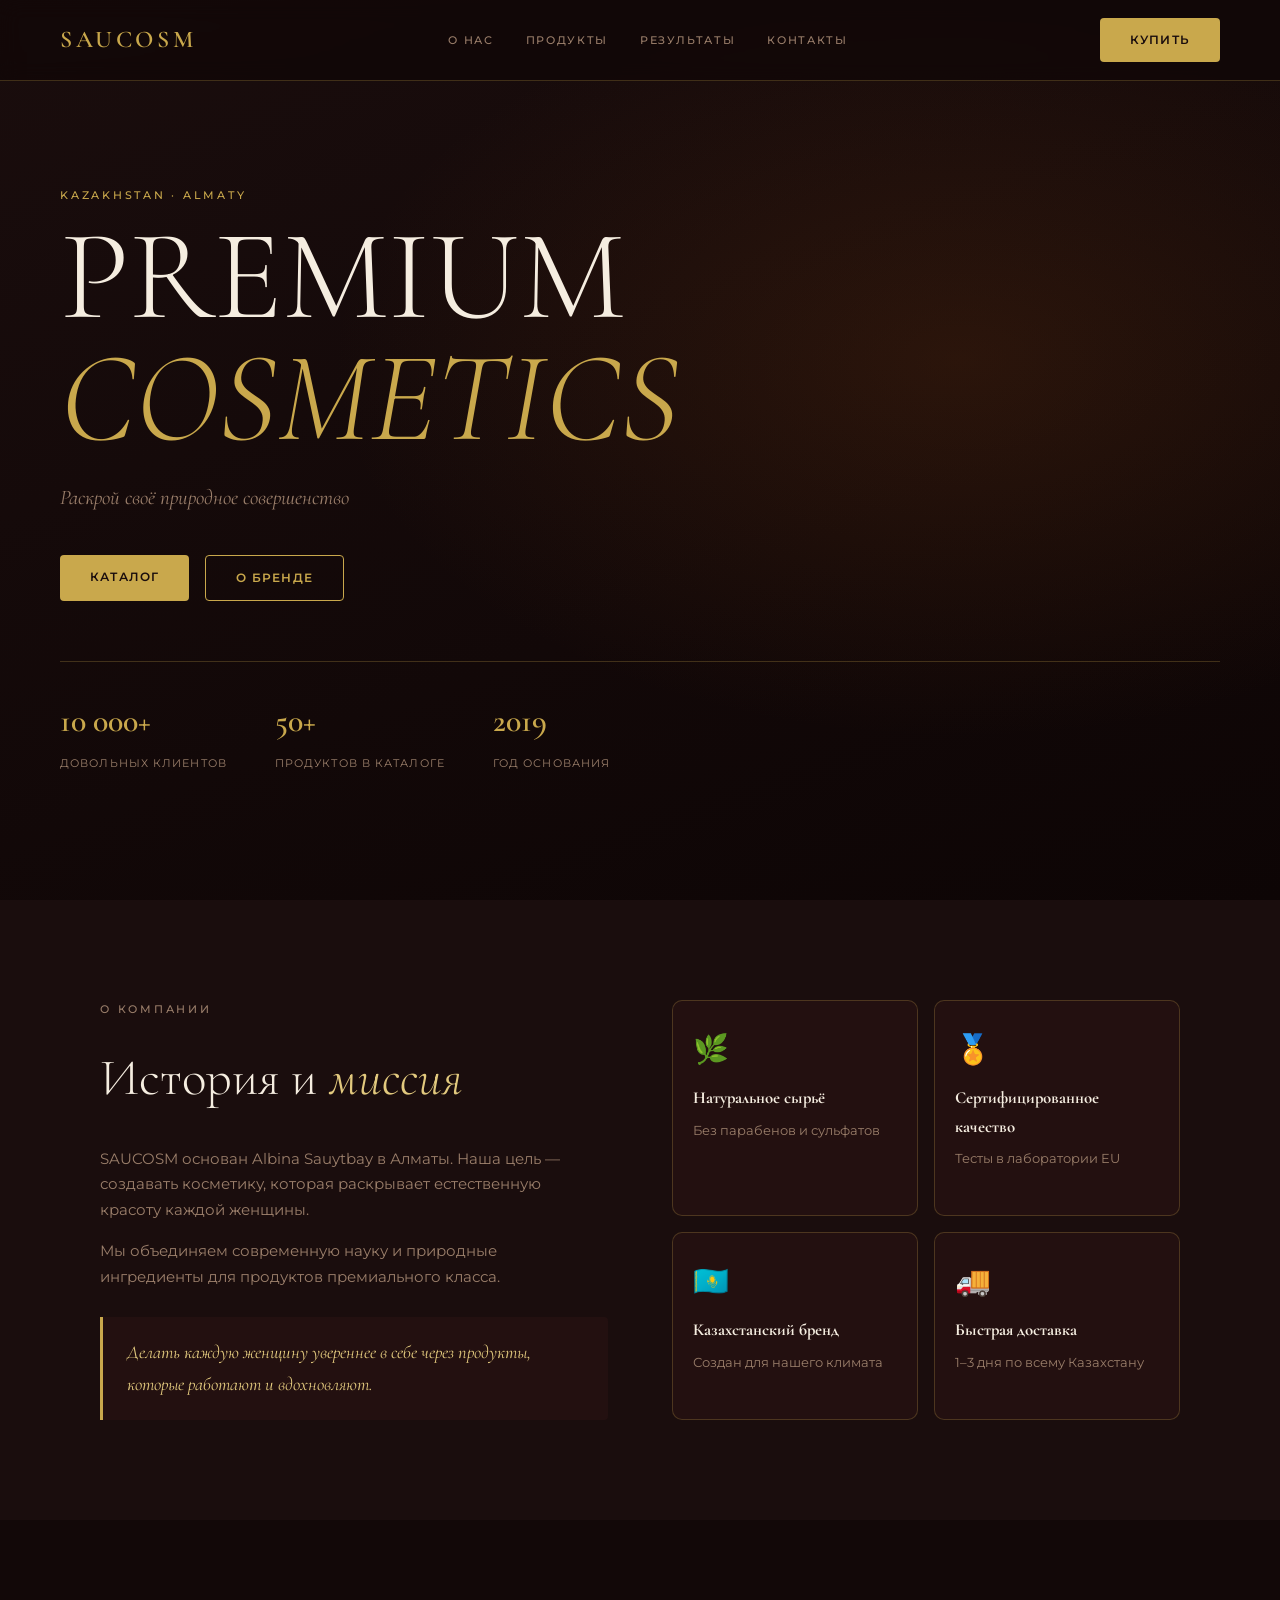
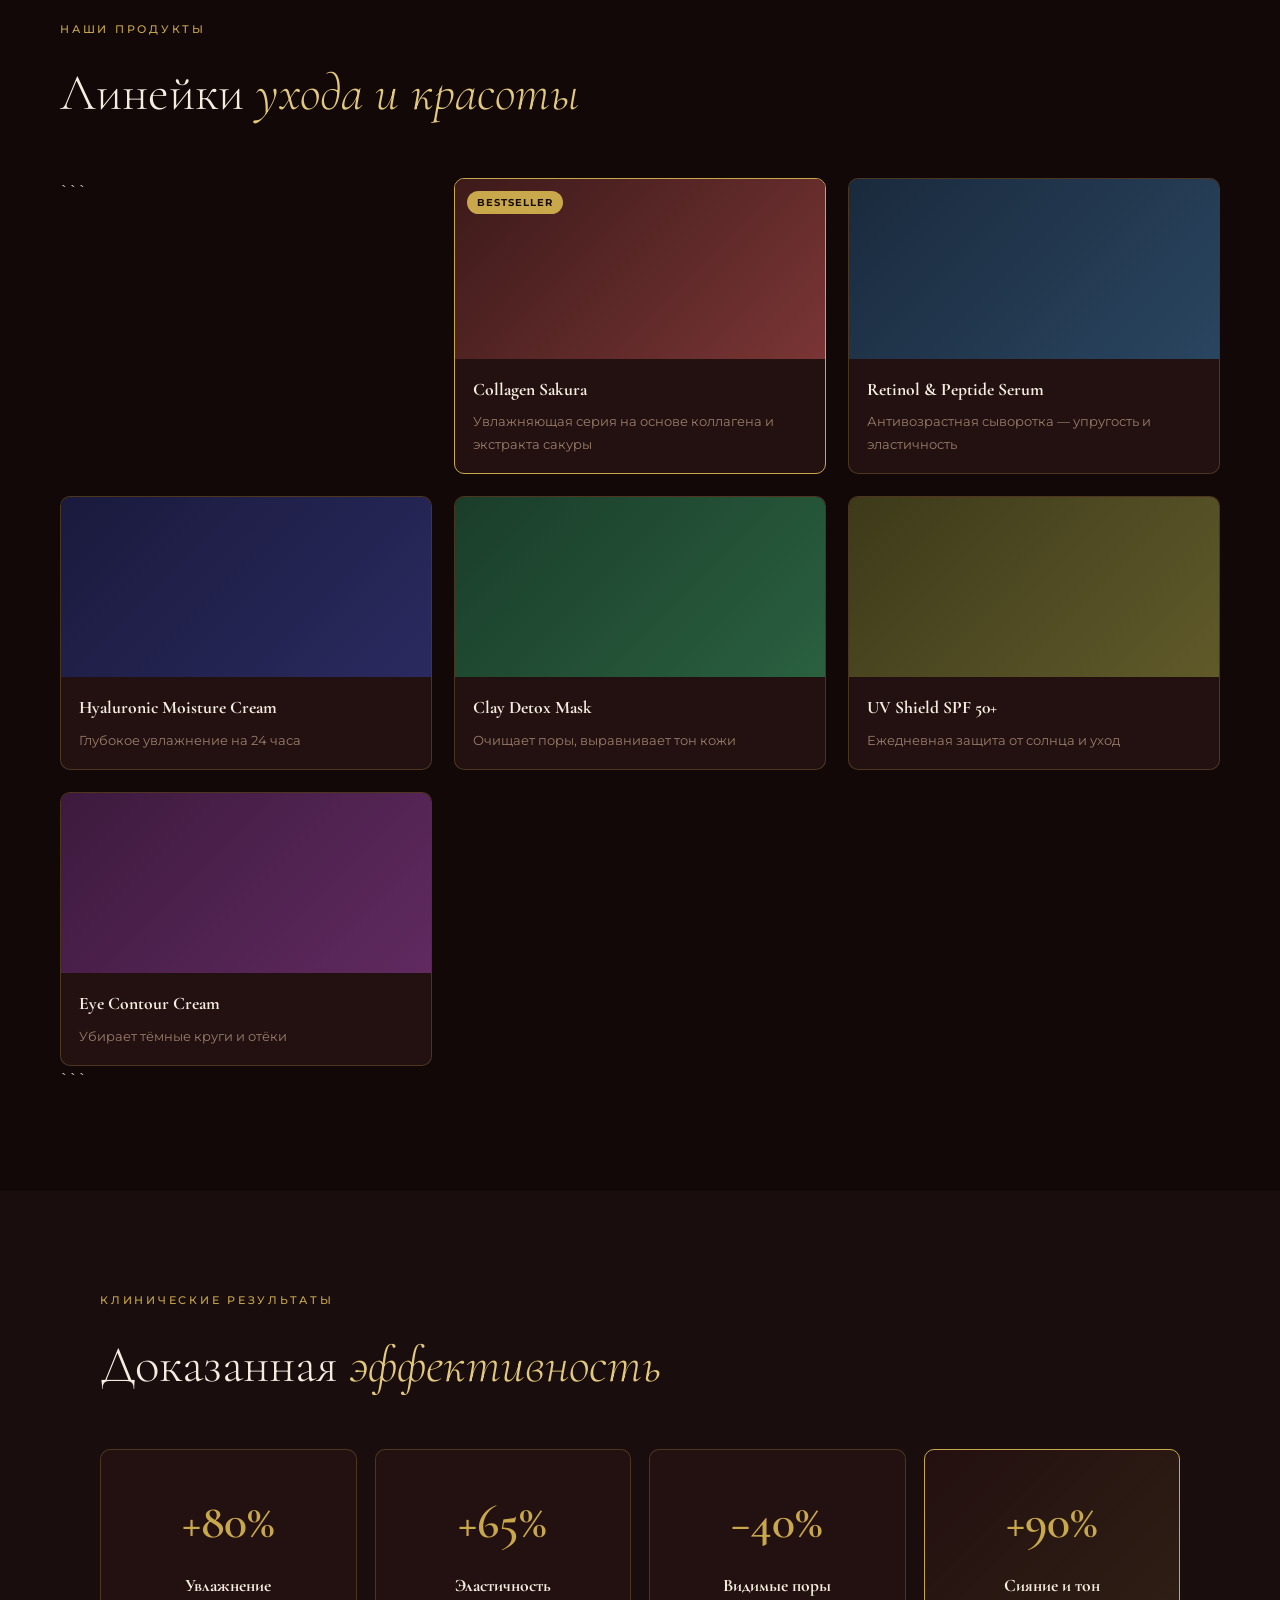
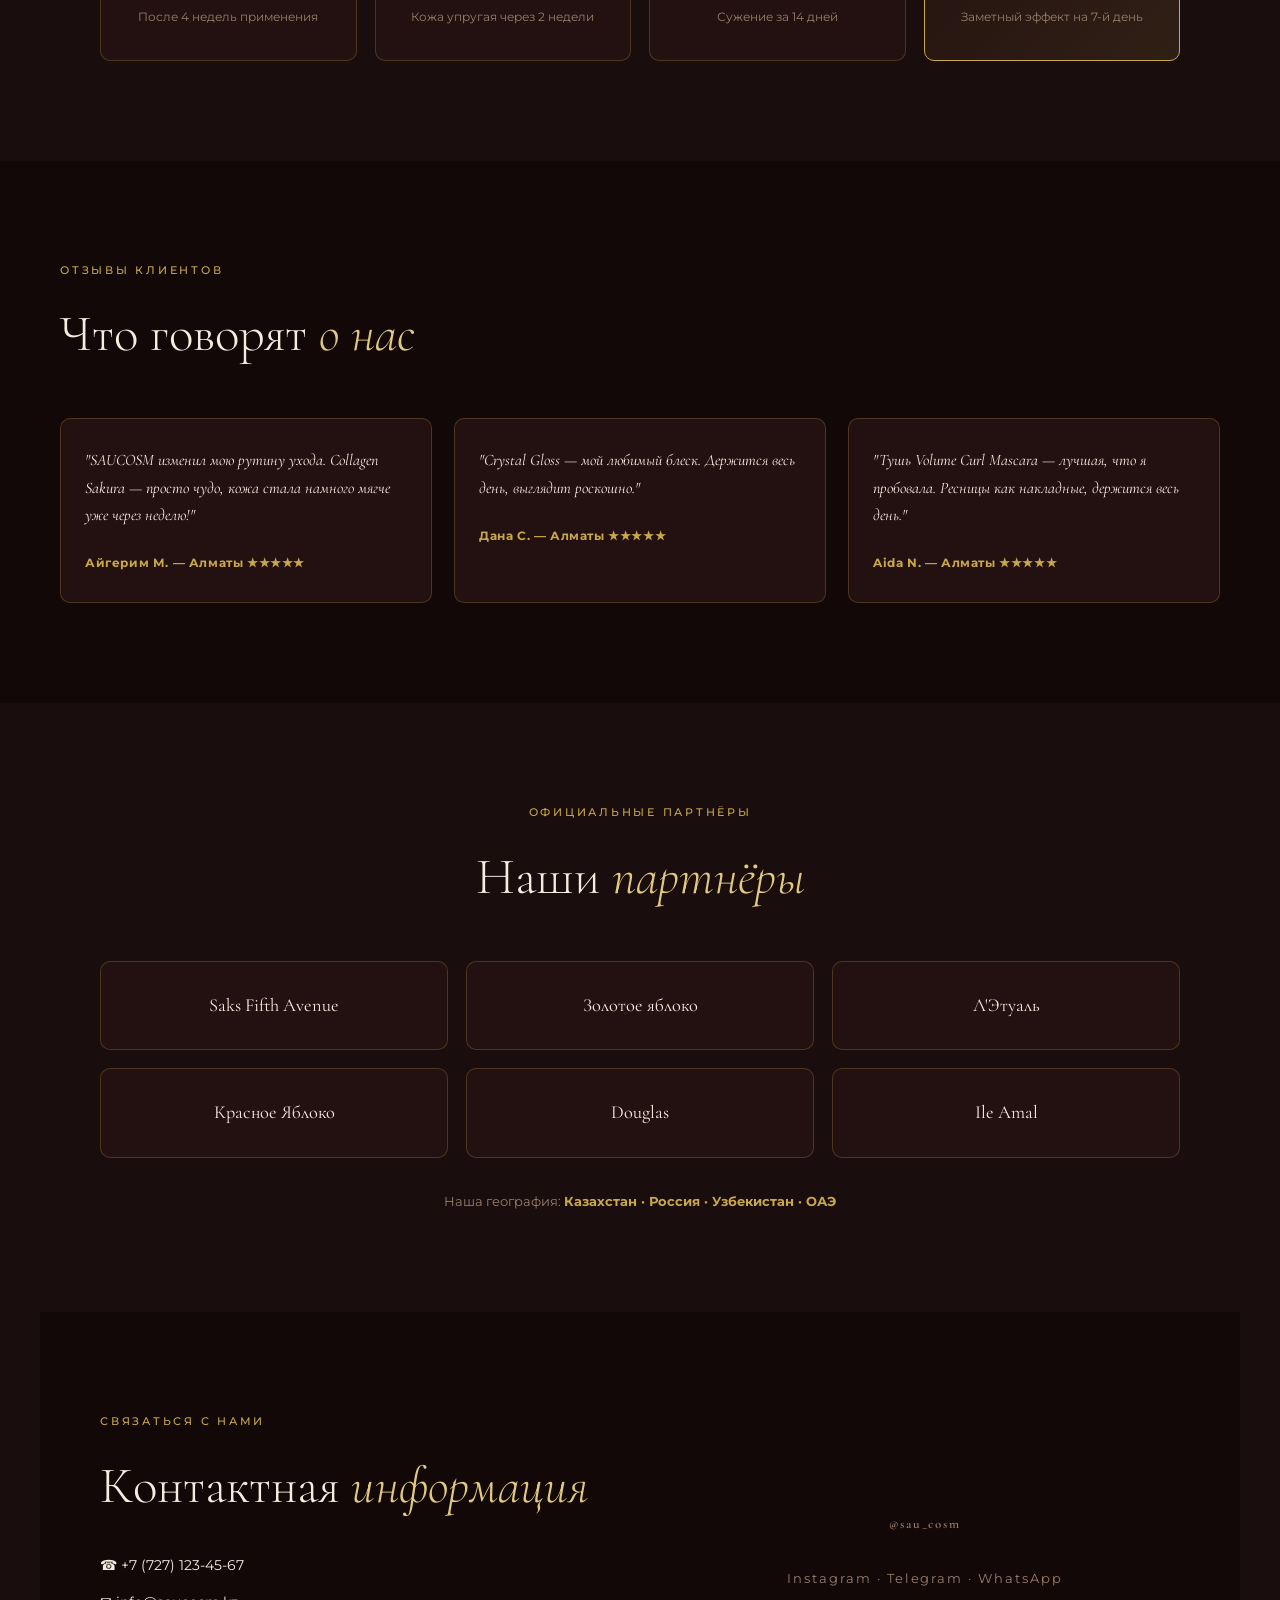
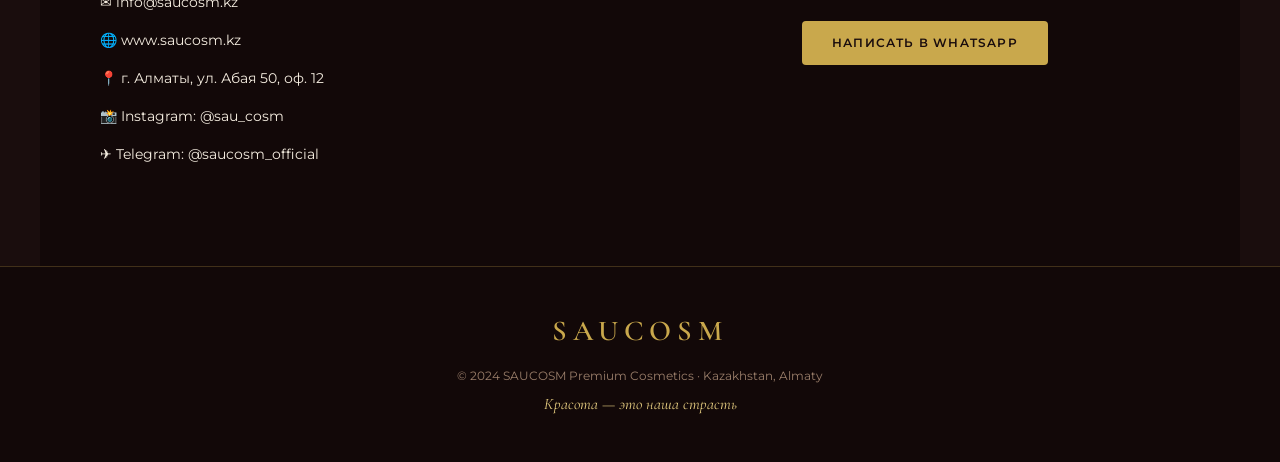
==== index.html @ 6e008888 "Rename index.html.html to index.html" ====
<!DOCTYPE html>

<!-- DOCTYPE говорит браузеру что это HTML5 страница -->

<html lang="ru">

<head>
  <!-- head — невидимая часть, здесь настройки страницы -->
  <meta charset="UTF-8"> <!-- кодировка, чтобы работали русские буквы -->
  <meta name="viewport" content="width=device-width, initial-scale=1.0"> <!-- адаптация под телефон -->
  <title>SAUCOSM — Premium Cosmetics</title> <!-- название вкладки в браузере -->
  <link rel="stylesheet" href="style.css"> <!-- подключаем наш файл стилей -->
  <!-- подключаем красивые шрифты с Google Fonts (бесплатно) -->
  <link href="https://fonts.googleapis.com/css2?family=Cormorant+Garamond:ital,wght@0,400;1,400&family=Montserrat:wght@300;400;500&display=swap" rel="stylesheet">
</head>

<body>
<!-- body — видимая часть страницы, всё что видит пользователь -->

  <!-- ===== ШАПКА (НАВИГАЦИЯ) ===== -->

  <header class="header">
    <div class="logo">SAUCOSM</div>
    <nav>
      <a href="#about">О нас</a>
      <a href="#products">Продукты</a>
      <a href="#results">Результаты</a>
      <a href="#contact">Контакты</a>
    </nav>
    <!-- кнопка ведёт на раздел контактов -->
    <a href="#contact" class="btn-gold">Купить</a>
  </header>

  <!-- ===== ГЛАВНЫЙ ЭКРАН ===== -->

  <section class="hero">
    <p class="eyebrow">Kazakhstan · Almaty</p>
    <h1>PREMIUM<br><em>COSMETICS</em></h1>
    <p class="tagline">Раскрой своё природное совершенство</p>
    <div class="hero-buttons">
      <a href="#products" class="btn-gold">Каталог</a>
      <a href="#about" class="btn-outline">О бренде</a>
    </div>
    <!-- блок с ключевыми цифрами -->
    <div class="stats">
      <div class="stat">
        <strong>10 000+</strong>
        <span>Довольных клиентов</span>
      </div>
      <div class="stat">
        <strong>50+</strong>
        <span>Продуктов в каталоге</span>
      </div>
      <div class="stat">
        <strong>2019</strong>
        <span>Год основания</span>
      </div>
    </div>
  </section>

  <!-- ===== О КОМПАНИИ ===== -->

  <section class="about" id="about">
    <!-- левая колонка — текст -->
    <div class="about-text">
      <p class="eyebrow">О компании</p>
      <h2>История и <em>миссия</em></h2>
      <p>SAUCOSM основан Albina Sauytbay в Алматы. Наша цель — создавать косметику, которая раскрывает естественную красоту каждой женщины.</p>
      <p>Мы объединяем современную науку и природные ингредиенты для продуктов премиального класса.</p>
      <blockquote>
        Делать каждую женщину увереннее в себе через продукты, которые работают и вдохновляют.
      </blockquote>
    </div>
    <!-- правая колонка — карточки преимуществ -->
    <div class="about-cards">
      <div class="card">
        <span class="icon">🌿</span>
        <h4>Натуральное сырьё</h4>
        <p>Без парабенов и сульфатов</p>
      </div>
      <div class="card">
        <span class="icon">🏅</span>
        <h4>Сертифицированное качество</h4>
        <p>Тесты в лаборатории EU</p>
      </div>
      <div class="card">
        <span class="icon">🇰🇿</span>
        <h4>Казахстанский бренд</h4>
        <p>Создан для нашего климата</p>
      </div>
      <div class="card">
        <span class="icon">🚚</span>
        <h4>Быстрая доставка</h4>
        <p>1–3 дня по всему Казахстану</p>
      </div>
    </div>
  </section>

  <!-- ===== ПРОДУКТЫ ===== -->

  <section class="products" id="products">
    <p class="eyebrow">Наши продукты</p>
    <h2>Линейки <em>ухода и красоты</em></h2>
    <div class="product-grid">

```
  <div class="product-card featured">
    <div class="product-img img1"></div>
    <h3>Collagen Sakura</h3>
    <p>Увлажняющая серия на основе коллагена и экстракта сакуры</p>
  </div>

  <div class="product-card">
    <div class="product-img img2"></div>
    <h3>Retinol & Peptide Serum</h3>
    <p>Антивозрастная сыворотка — упругость и эластичность</p>
  </div>

  <div class="product-card">
    <div class="product-img img3"></div>
    <h3>Hyaluronic Moisture Cream</h3>
    <p>Глубокое увлажнение на 24 часа</p>
  </div>

  <div class="product-card">
    <div class="product-img img4"></div>
    <h3>Clay Detox Mask</h3>
    <p>Очищает поры, выравнивает тон кожи</p>
  </div>

  <div class="product-card">
    <div class="product-img img5"></div>
    <h3>UV Shield SPF 50+</h3>
    <p>Ежедневная защита от солнца и уход</p>
  </div>

  <div class="product-card">
    <div class="product-img img6"></div>
    <h3>Eye Contour Cream</h3>
    <p>Убирает тёмные круги и отёки</p>
  </div>

</div>
```

  </section>

  <!-- ===== РЕЗУЛЬТАТЫ ===== -->

  <section class="results" id="results">
    <p class="eyebrow">Клинические результаты</p>
    <h2>Доказанная <em>эффективность</em></h2>
    <div class="results-grid">
      <div class="result-card">
        <strong>+80%</strong>
        <h4>Увлажнение</h4>
        <p>После 4 недель применения</p>
      </div>
      <div class="result-card">
        <strong>+65%</strong>
        <h4>Эластичность</h4>
        <p>Кожа упругая через 2 недели</p>
      </div>
      <div class="result-card">
        <strong>−40%</strong>
        <h4>Видимые поры</h4>
        <p>Сужение за 14 дней</p>
      </div>
      <div class="result-card gold-card">
        <strong>+90%</strong>
        <h4>Сияние и тон</h4>
        <p>Заметный эффект на 7-й день</p>
      </div>
    </div>
  </section>

  <!-- ===== ОТЗЫВЫ ===== -->

  <section class="reviews">
    <p class="eyebrow">Отзывы клиентов</p>
    <h2>Что говорят <em>о нас</em></h2>
    <div class="reviews-grid">
      <div class="review-card">
        <p>"SAUCOSM изменил мою рутину ухода. Collagen Sakura — просто чудо, кожа стала намного мягче уже через неделю!"</p>
        <strong>Айгерим М. — Алматы ★★★★★</strong>
      </div>
      <div class="review-card">
        <p>"Crystal Gloss — мой любимый блеск. Держится весь день, выглядит роскошно."</p>
        <strong>Дана С. — Алматы ★★★★★</strong>
      </div>
      <div class="review-card">
        <p>"Тушь Volume Curl Mascara — лучшая, что я пробовала. Ресницы как накладные, держится весь день."</p>
        <strong>Aida N. — Алматы ★★★★★</strong>
      </div>
    </div>
  </section>

  <!-- ===== ПАРТНЁРЫ ===== -->

  <section class="partners">
    <p class="eyebrow">Официальные партнёры</p>
    <h2>Наши <em>партнёры</em></h2>
    <div class="partners-grid">
      <div class="partner">Saks Fifth Avenue</div>
      <div class="partner">Золотое яблоко</div>
      <div class="partner">Л'Этуаль</div>
      <div class="partner">Красное Яблоко</div>
      <div class="partner">Douglas</div>
      <div class="partner">Ile Amal</div>
    </div>
    <p class="geography">
      Наша география: <strong>Казахстан · Россия · Узбекистан · ОАЭ</strong>
    </p>
  </section>

  <!-- ===== КОНТАКТЫ ===== -->

  <section class="contact" id="contact">
    <div class="contact-info">
      <p class="eyebrow">Связаться с нами</p>
      <h2>Контактная <em>информация</em></h2>
      <ul>
        <li>☎ +7 (727) 123-45-67</li>
        <li>✉ info@saucosm.kz</li>
        <li>🌐 www.saucosm.kz</li>
        <li>📍 г. Алматы, ул. Абая 50, оф. 12</li>
        <li>📸 Instagram: @sau_cosm</li>
        <li>✈ Telegram: @saucosm_official</li>
      </ul>
    </div>
    <div class="contact-social">
      <p class="handle">@sau_cosm</p>
      <p>Instagram · Telegram · WhatsApp</p>
      <!-- замените номер на реальный: 7 + номер без пробелов -->
      <a href="https://wa.me/77271234567" class="btn-gold" target="_blank">Написать в WhatsApp</a>
    </div>
  </section>

  <!-- ===== ПОДВАЛ ===== -->

  <footer>
    <p class="logo">SAUCOSM</p>
    <p>© 2024 SAUCOSM Premium Cosmetics · Kazakhstan, Almaty</p>
    <p><em>Красота — это наша страсть</em></p>
  </footer>

</body>
</html>
---- style.css ----
/* ================================================
   SAUCOSM — style.css
   Здесь прописан внешний вид всего сайта
   ================================================ */


/* ===== ПЕРЕМЕННЫЕ (общие цвета и шрифты) =====
   Переменные позволяют менять цвет в одном месте
   и он обновится сразу везде на сайте           */
:root {
  --bg:       #1a0d0d;       /* тёмно-бордовый фон */
  --surface:  #231010;       /* чуть светлее — для карточек */
  --gold:     #c9a84c;       /* золотой — основной акцент */
  --gold-lt:  #e2c97e;       /* светло-золотой */
  --cream:    #f5ede0;       /* кремовый — для заголовков */
  --muted:    #9a7e6a;       /* приглушённый — для подписей */
  --border:   rgba(201, 168, 76, 0.25); /* полупрозрачная золотая рамка */

  --font-title: 'Cormorant Garamond', serif;  /* красивый шрифт для заголовков */
  --font-text:  'Montserrat', sans-serif;     /* чистый шрифт для текста */
}


/* ===== СБРОС СТИЛЕЙ =====
   Браузер добавляет свои отступы — убираем их  */
* {
  margin: 0;
  padding: 0;
  box-sizing: border-box; /* размеры считаются с учётом рамок */
}

/* ===== БАЗОВЫЕ СТИЛИ ===== */
html {
  scroll-behavior: smooth; /* плавная прокрутка при клике на ссылки-якоря */
}

body {
  background-color: var(--bg);
  color: var(--cream);
  font-family: var(--font-text);
  font-size: 15px;
  line-height: 1.7;
}

a {
  text-decoration: none; /* убираем подчёркивание у ссылок */
  color: inherit;
}

ul {
  list-style: none; /* убираем точки у списков */
}


/* ===== ВСПОМОГАТЕЛЬНЫЕ КЛАССЫ ===== */

/* маленькая золотая надпись над заголовком */
.eyebrow {
  font-size: 11px;
  font-weight: 500;
  letter-spacing: 0.25em;   /* расстояние между буквами */
  text-transform: uppercase; /* заглавные буквы */
  color: var(--gold);
  display: block;
  margin-bottom: 12px;
}

/* все h2 — большой шрифт с засечками */
h2 {
  font-family: var(--font-title);
  font-size: clamp(2rem, 5vw, 3.2rem); /* clamp = минимум, предпочтительно, максимум */
  font-weight: 300;
  color: var(--cream);
  margin-bottom: 24px;
}

/* em внутри заголовков — курсив золотого цвета */
h2 em {
  font-style: italic;
  color: var(--gold-lt);
}

/* ===== КНОПКИ ===== */
.btn-gold {
  display: inline-block;
  padding: 12px 30px;
  background-color: var(--gold);
  color: var(--bg);
  font-size: 12px;
  font-weight: 600;
  letter-spacing: 0.1em;
  text-transform: uppercase;
  border-radius: 4px;
  transition: background 0.3s; /* плавное изменение при наведении */
}
.btn-gold:hover {
  background-color: var(--gold-lt); /* светлее при наведении мыши */
}

.btn-outline {
  display: inline-block;
  padding: 12px 30px;
  background-color: transparent;
  color: var(--gold);
  font-size: 12px;
  font-weight: 600;
  letter-spacing: 0.1em;
  text-transform: uppercase;
  border-radius: 4px;
  border: 1px solid var(--gold);
  transition: background 0.3s;
}
.btn-outline:hover {
  background-color: rgba(201, 168, 76, 0.1);
}


/* ================================================
   ШАПКА (HEADER)
   ================================================ */
.header {
  position: fixed;        /* прилипает к верху при прокрутке */
  top: 0;
  left: 0;
  right: 0;
  z-index: 100;           /* поверх всех элементов */
  display: flex;
  align-items: center;
  justify-content: space-between;
  padding: 18px 60px;
  background-color: rgba(18, 8, 8, 0.92);
  backdrop-filter: blur(10px); /* размытие фона за шапкой */
  border-bottom: 1px solid var(--border);
}

.header .logo {
  font-family: var(--font-title);
  font-size: 1.5rem;
  font-weight: 600;
  letter-spacing: 0.15em;
  color: var(--gold);
}

/* ссылки в навигации */
.header nav {
  display: flex;
  gap: 32px;
}
.header nav a {
  font-size: 11px;
  font-weight: 500;
  letter-spacing: 0.15em;
  text-transform: uppercase;
  color: var(--muted);
  transition: color 0.3s;
}
.header nav a:hover {
  color: var(--gold-lt);
}


/* ================================================
   ГЛАВНЫЙ ЭКРАН (HERO)
   ================================================ */
.hero {
  min-height: 100vh;       /* на весь экран */
  display: flex;
  flex-direction: column;
  justify-content: center;
  padding: 140px 60px 80px;
  /* фоновый градиент — тёмное бордо с лёгким свечением */
  background: radial-gradient(ellipse 70% 60% at 75% 40%, rgba(139, 69, 19, 0.2) 0%, transparent 70%),
              linear-gradient(160deg, #1a0d0d 0%, #0d0505 100%);
}

.hero h1 {
  font-family: var(--font-title);
  font-size: clamp(4rem, 10vw, 8rem);
  font-weight: 300;
  line-height: 0.95;
  color: var(--cream);
  margin-bottom: 20px;
}
.hero h1 em {
  font-style: italic;
  color: var(--gold);
  display: block;
}

.tagline {
  font-family: var(--font-title);
  font-size: 1.3rem;
  font-style: italic;
  color: var(--muted);
  margin-bottom: 40px;
}

.hero-buttons {
  display: flex;
  gap: 16px;
  margin-bottom: 60px;
}

/* блок с цифрами внизу hero */
.stats {
  display: flex;
  gap: 48px;
  padding-top: 32px;
  border-top: 1px solid var(--border);
}

.stat strong {
  display: block;
  font-family: var(--font-title);
  font-size: 2rem;
  font-weight: 600;
  color: var(--gold);
}
.stat span {
  font-size: 11px;
  letter-spacing: 0.1em;
  text-transform: uppercase;
  color: var(--muted);
}


/* ================================================
   О КОМПАНИИ
   ================================================ */
.about {
  display: grid;
  grid-template-columns: 1fr 1fr; /* две колонки одинаковой ширины */
  gap: 64px;
  padding: 100px 60px;
  max-width: 1200px;
  margin: 0 auto; /* центрируем блок */
}

.about-text p {
  color: var(--muted);
  margin-bottom: 16px;
  max-width: 460px;
}

/* цитата с золотой полоской слева */
blockquote {
  margin-top: 28px;
  padding: 20px 24px;
  border-left: 3px solid var(--gold);
  background-color: var(--surface);
  font-family: var(--font-title);
  font-size: 1.15rem;
  font-style: italic;
  color: var(--gold-lt);
  border-radius: 0 4px 4px 0;
}

/* сетка карточек 2×2 */
.about-cards {
  display: grid;
  grid-template-columns: 1fr 1fr;
  gap: 16px;
}

.card {
  background-color: var(--surface);
  border: 1px solid var(--border);
  border-radius: 10px;
  padding: 24px 20px;
  transition: transform 0.3s, border-color 0.3s;
}
.card:hover {
  transform: translateY(-4px); /* поднимается при наведении */
  border-color: var(--gold);
}

.card .icon {
  font-size: 1.8rem;
  display: block;
  margin-bottom: 10px;
}
.card h4 {
  font-family: var(--font-title);
  font-size: 1.05rem;
  color: var(--cream);
  margin-bottom: 6px;
}
.card p {
  font-size: 13px;
  color: var(--muted);
}


/* ================================================
   ПРОДУКТЫ
   ================================================ */
.products {
  background-color: #120808; /* чуть темнее фон для контраста */
  padding: 100px 60px;
}

.products .eyebrow,
.products h2 {
  max-width: 1200px;
  margin-left: auto;
  margin-right: auto;
}

/* сетка карточек продуктов — 3 колонки */
.product-grid {
  display: grid;
  grid-template-columns: repeat(3, 1fr);
  gap: 22px;
  max-width: 1200px;
  margin: 40px auto 0;
}

.product-card {
  background-color: var(--surface);
  border: 1px solid var(--border);
  border-radius: 10px;
  overflow: hidden; /* скрывает то что выходит за рамки */
  transition: transform 0.3s, border-color 0.3s;
}
.product-card:hover {
  transform: translateY(-6px);
  border-color: var(--gold);
}

/* выделенная карточка (bestseller) */
.product-card.featured {
  border-color: var(--gold);
  position: relative;
}
.product-card.featured::before {
  /* псевдоэлемент — значок поверх карточки */
  content: 'bestseller';
  position: absolute;
  top: 12px;
  left: 12px;
  background-color: var(--gold);
  color: var(--bg);
  font-size: 10px;
  font-weight: 700;
  letter-spacing: 0.1em;
  text-transform: uppercase;
  padding: 3px 10px;
  border-radius: 100px;
}

/* цветные заглушки вместо фото */
.product-img {
  height: 180px;
}
.img1 { background: linear-gradient(135deg, #3d1a1a, #7a3535); }
.img2 { background: linear-gradient(135deg, #1a2a3d, #2a4560); }
.img3 { background: linear-gradient(135deg, #1a1a3d, #2a2a60); }
.img4 { background: linear-gradient(135deg, #1a3d2a, #2a6040); }
.img5 { background: linear-gradient(135deg, #3d3a1a, #605a2a); }
.img6 { background: linear-gradient(135deg, #3d1a3d, #602a60); }

.product-card h3 {
  font-family: var(--font-title);
  font-size: 1.1rem;
  color: var(--cream);
  padding: 16px 18px 6px;
}
.product-card p {
  font-size: 13px;
  color: var(--muted);
  padding: 0 18px 18px;
}


/* ================================================
   РЕЗУЛЬТАТЫ
   ================================================ */
.results {
  padding: 100px 60px;
  max-width: 1200px;
  margin: 0 auto;
}

/* сетка 4 карточки в ряд */
.results-grid {
  display: grid;
  grid-template-columns: repeat(4, 1fr);
  gap: 18px;
  margin-top: 40px;
}

.result-card {
  background-color: var(--surface);
  border: 1px solid var(--border);
  border-radius: 10px;
  padding: 32px 22px;
  text-align: center;
}

/* большое число */
.result-card strong {
  display: block;
  font-family: var(--font-title);
  font-size: 3rem;
  font-weight: 600;
  color: var(--gold);
  margin-bottom: 8px;
}
.result-card h4 {
  font-family: var(--font-title);
  font-size: 1.1rem;
  color: var(--cream);
  margin-bottom: 6px;
}
.result-card p {
  font-size: 12px;
  color: var(--muted);
}

/* особая карточка с золотым фоном */
.gold-card {
  background: linear-gradient(135deg, var(--surface), rgba(201, 168, 76, 0.12));
  border-color: var(--gold);
}


/* ================================================
   ОТЗЫВЫ
   ================================================ */
.reviews {
  background-color: #120808;
  padding: 100px 60px;
  max-width: 100%;
}

.reviews .eyebrow,
.reviews h2 {
  max-width: 1200px;
  margin-left: auto;
  margin-right: auto;
}

/* сетка 3 карточки */
.reviews-grid {
  display: grid;
  grid-template-columns: repeat(3, 1fr);
  gap: 22px;
  max-width: 1200px;
  margin: 40px auto 0;
}

.review-card {
  background-color: var(--surface);
  border: 1px solid var(--border);
  border-radius: 10px;
  padding: 28px 24px;
}
.review-card p {
  font-family: var(--font-title);
  font-size: 1rem;
  font-style: italic;
  color: var(--cream);
  margin-bottom: 20px;
  line-height: 1.7;
}
.review-card strong {
  font-size: 12px;
  color: var(--gold);
  letter-spacing: 0.05em;
}


/* ================================================
   ПАРТНЁРЫ
   ================================================ */
.partners {
  padding: 100px 60px;
  text-align: center;
  max-width: 1200px;
  margin: 0 auto;
}

/* сетка 3 партнёра в ряд */
.partners-grid {
  display: grid;
  grid-template-columns: repeat(3, 1fr);
  gap: 18px;
  margin: 40px 0 32px;
}

.partner {
  background-color: var(--surface);
  border: 1px solid var(--border);
  border-radius: 10px;
  padding: 28px 20px;
  font-family: var(--font-title);
  font-size: 1.15rem;
  color: var(--cream);
  transition: border-color 0.3s, transform 0.3s;
}
.partner:hover {
  border-color: var(--gold);
  transform: translateY(-4px);
}

.geography {
  font-size: 13px;
  color: var(--muted);
}
.geography strong {
  color: var(--gold);
}


/* ================================================
   КОНТАКТЫ
   ================================================ */
.contact {
  background-color: #120808;
  padding: 100px 60px;
  display: grid;
  grid-template-columns: 1fr 1fr;
  gap: 60px;
  align-items: center;
  max-width: 1200px;
  margin: 0 auto;
}

.contact-info ul {
  margin-top: 8px;
  display: flex;
  flex-direction: column;
  gap: 14px;
}
.contact-info li {
  font-size: 14px;
  color: var(--cream);
}

.contact-social {
  text-align: center;
}

/* крупный хэндл @sau_cosm */
.handle {
  font-family: var(--font-title);
  font-size: 2.8rem;
  font-weight: 600;
  color: var(--gold);
  margin-bottom: 8px;
}
.contact-social p {
  font-size: 13px;
  letter-spacing: 0.15em;
  color: var(--muted);
  margin-bottom: 32px;
}


/* ================================================
   ПОДВАЛ (FOOTER)
   ================================================ */
footer {
  background-color: #120808;
  border-top: 1px solid var(--border);
  padding: 40px 60px;
  text-align: center;
}

footer .logo {
  font-family: var(--font-title);
  font-size: 1.8rem;
  font-weight: 600;
  letter-spacing: 0.2em;
  color: var(--gold);
  margin-bottom: 10px;
}
footer p {
  font-size: 12px;
  color: var(--muted);
  margin-bottom: 4px;
}
footer em {
  font-family: var(--font-title);
  font-size: 1rem;
  color: var(--gold-lt);
}


/* ================================================
   АДАПТИВНОСТЬ (ПЛАНШЕТ И ТЕЛЕФОН)
   ================================================ */

/* планшет — ширина до 1024px */
@media (max-width: 1024px) {
  .header { padding: 16px 30px; }
  .hero { padding: 120px 30px 60px; }
  .about { grid-template-columns: 1fr; padding: 80px 30px; }
  .products { padding: 80px 30px; }
  .product-grid { grid-template-columns: repeat(2, 1fr); }
  .results { padding: 80px 30px; }
  .results-grid { grid-template-columns: repeat(2, 1fr); }
  .reviews { padding: 80px 30px; }
  .reviews-grid { grid-template-columns: 1fr; max-width: 600px; }
  .partners { padding: 80px 30px; }
  .partners-grid { grid-template-columns: repeat(2, 1fr); }
  .contact { padding: 80px 30px; grid-template-columns: 1fr; }
  footer { padding: 32px 30px; }
}

/* телефон — ширина до 640px */
@media (max-width: 640px) {
  .header nav { display: none; } /* скрываем меню на телефоне */
  .hero h1 { font-size: 3.5rem; }
  .stats { flex-direction: column; gap: 20px; }
  .product-grid { grid-template-columns: 1fr; }
  .results-grid { grid-template-columns: 1fr 1fr; }
  .partners-grid { grid-template-columns: 1fr; }
  .about-cards { grid-template-columns: 1fr; }
}
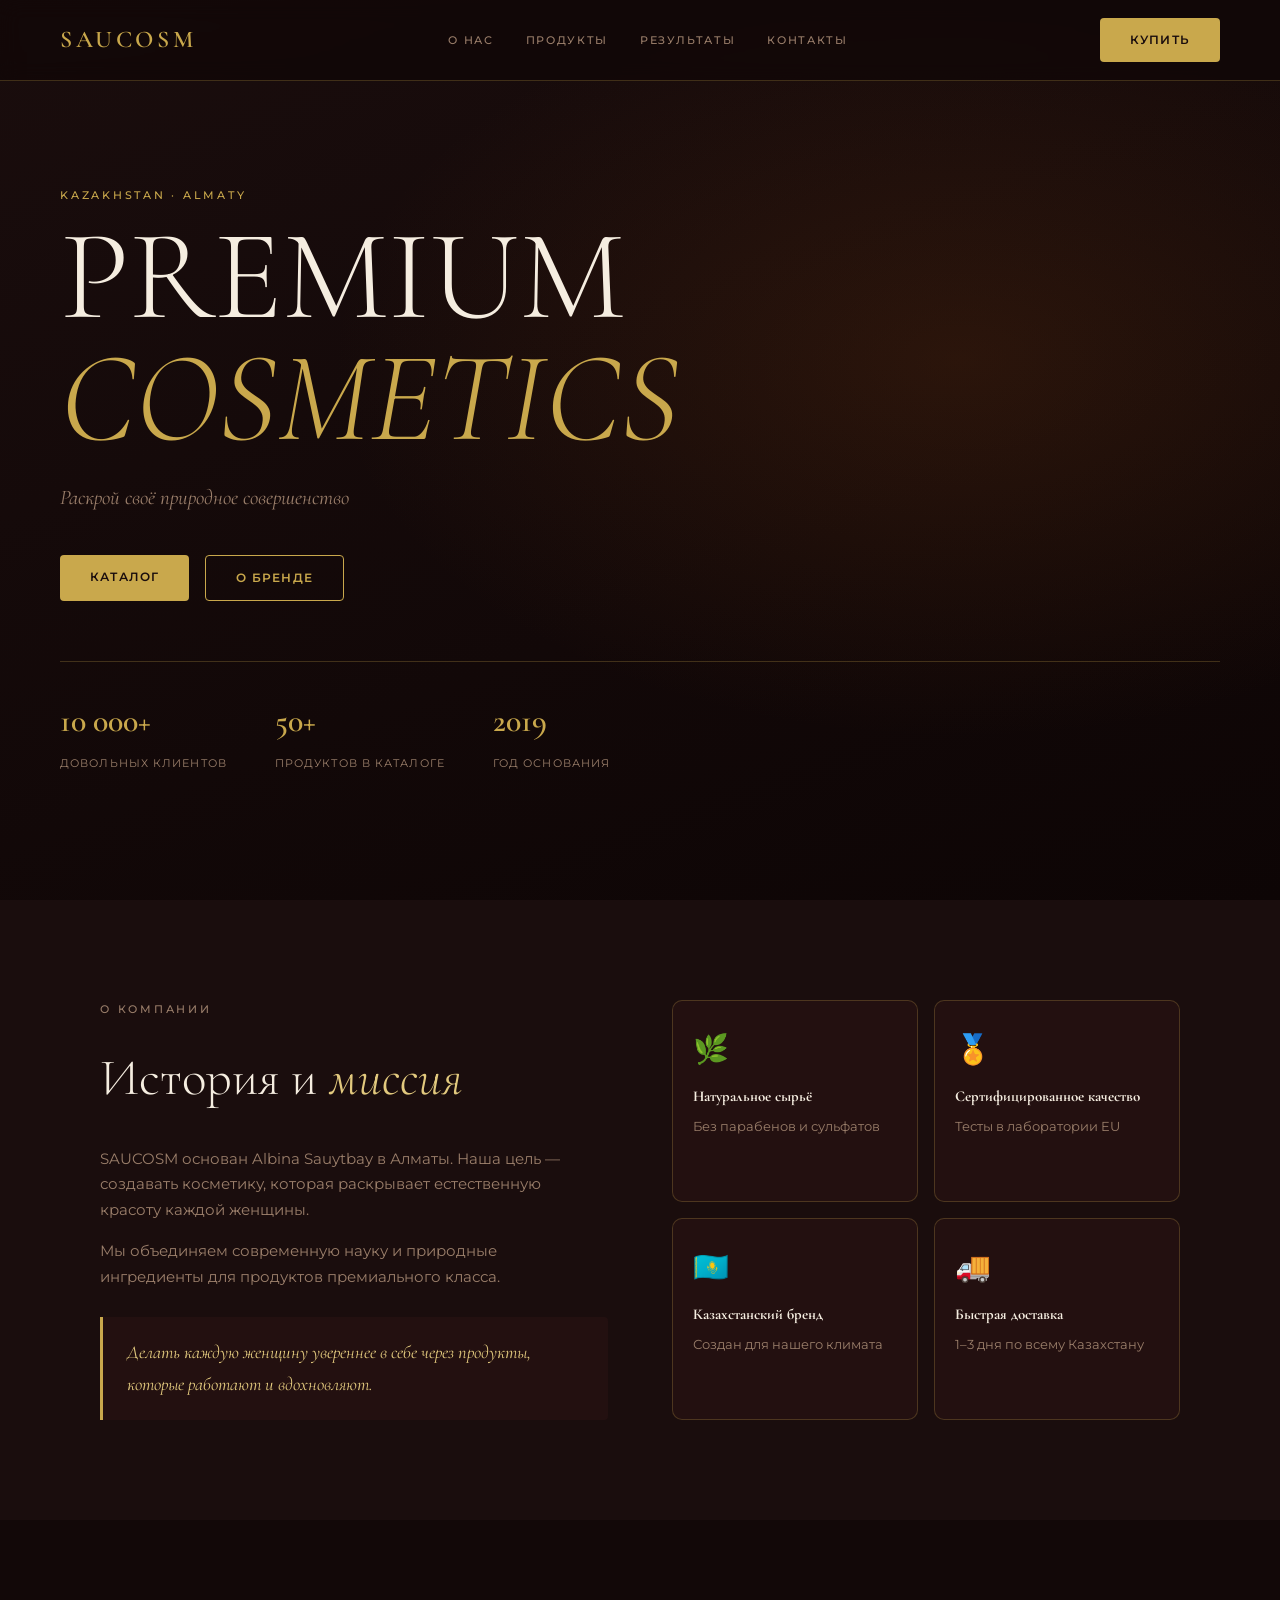
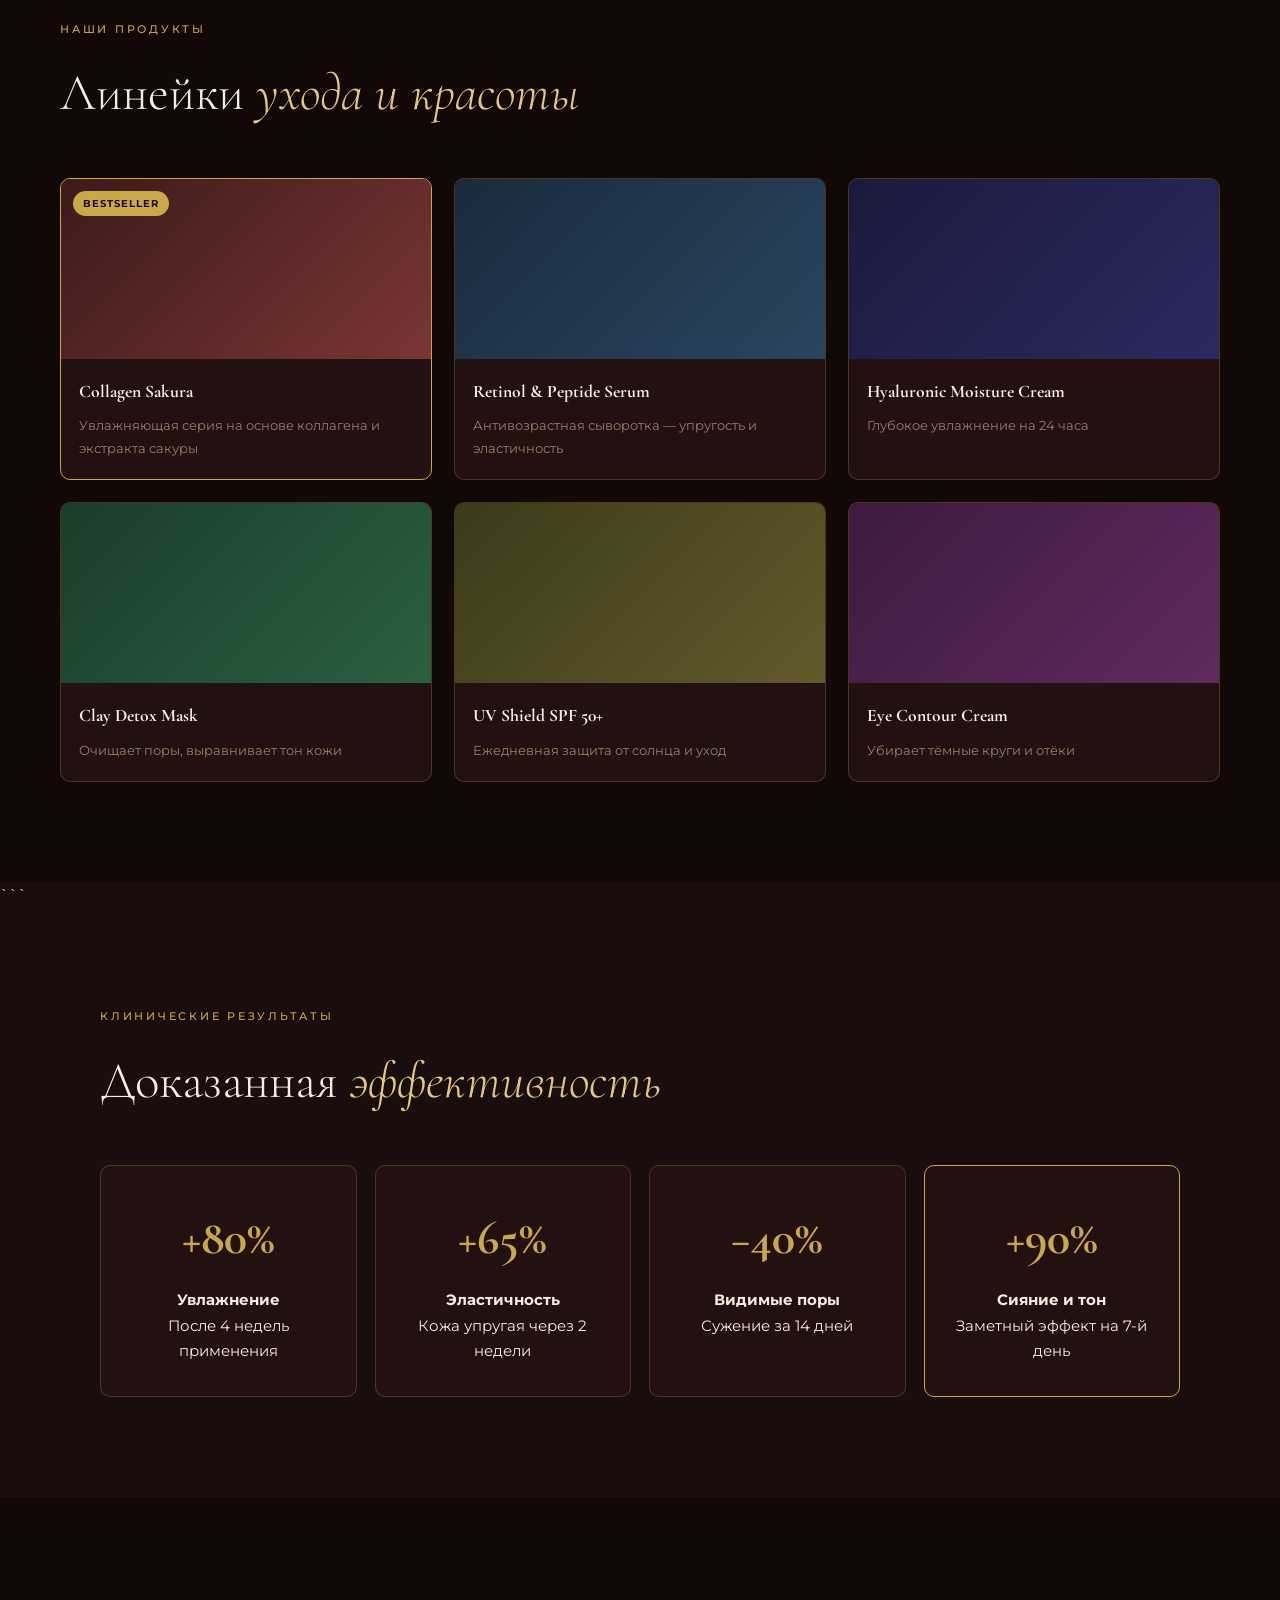
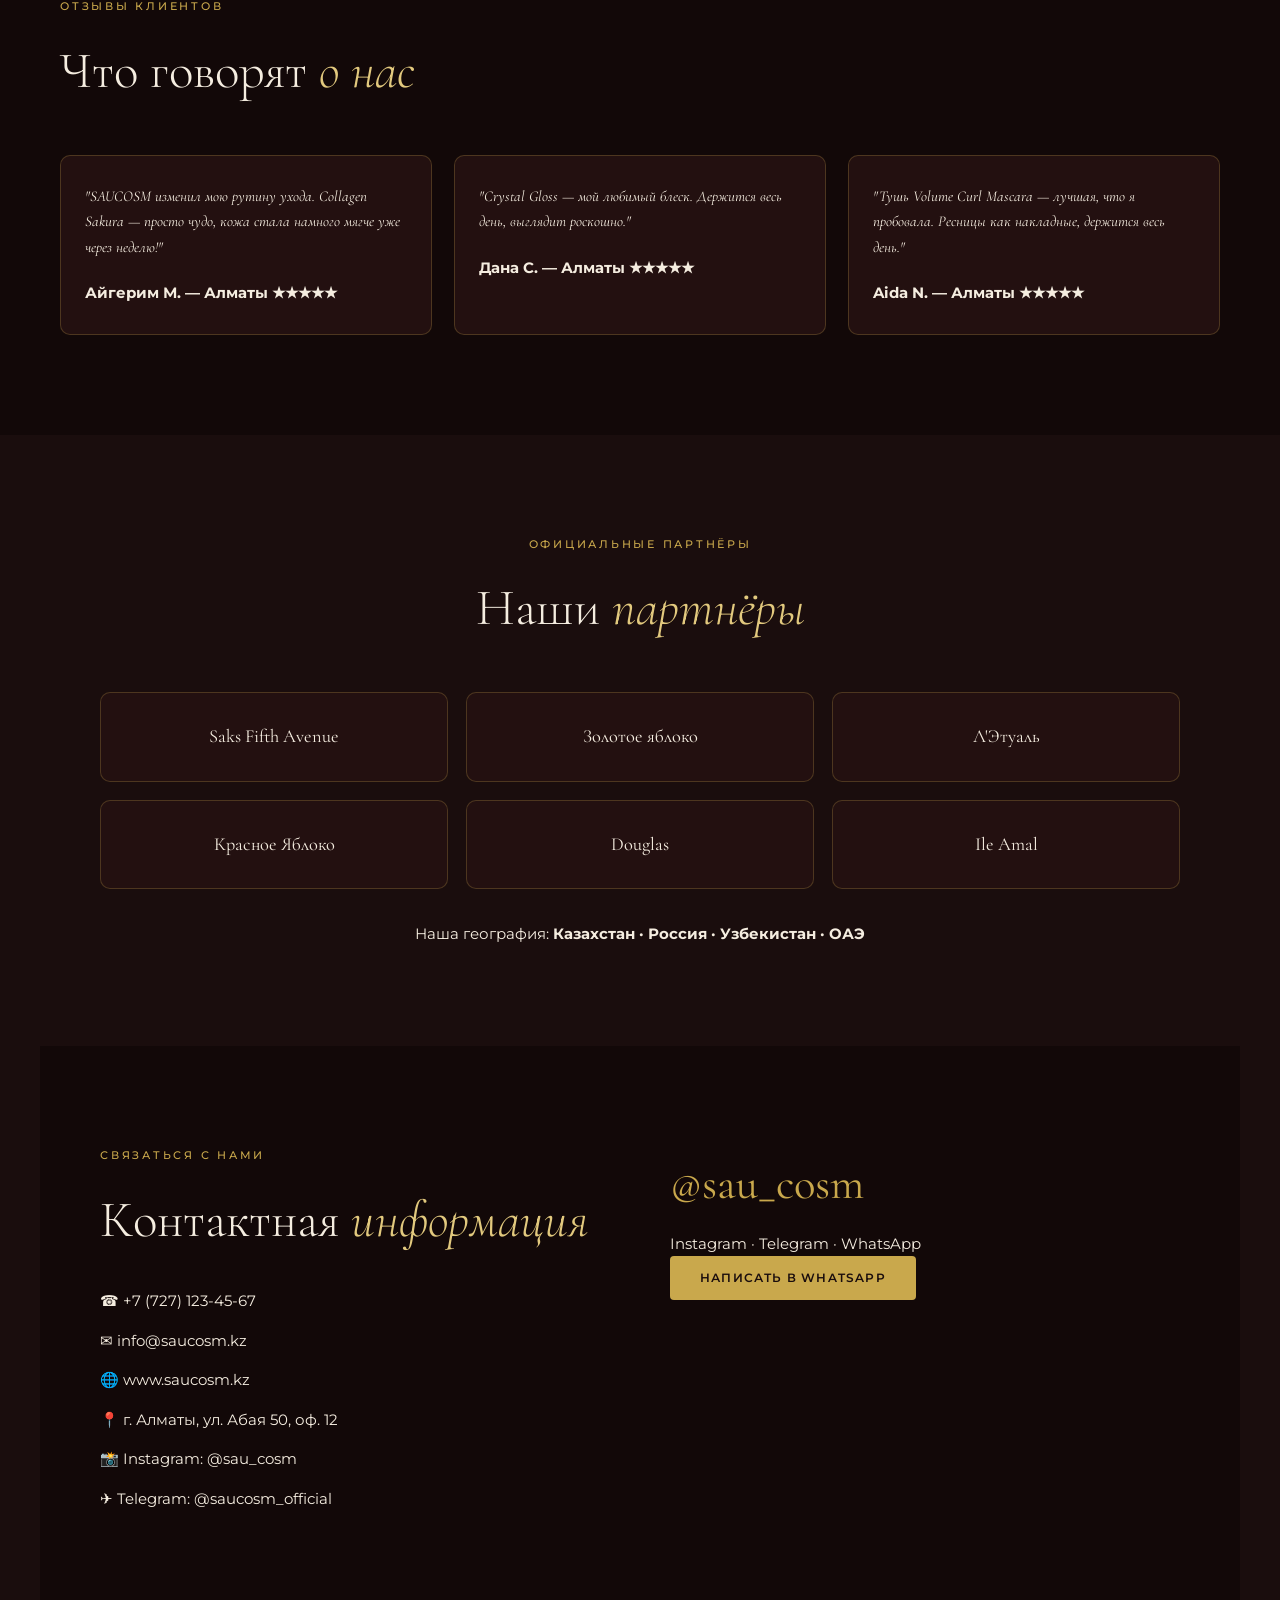
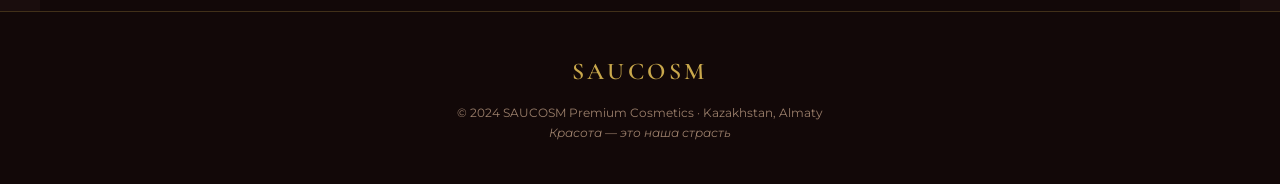
==== commit d52cf58e: "Update index.html" ====
--- a/index.html
+++ b/index.html
@@ -98,47 +98,50 @@
 
   <!-- ===== ПРОДУКТЫ ===== -->
 
-  <section class="products" id="products">
-    <p class="eyebrow">Наши продукты</p>
-    <h2>Линейки <em>ухода и красоты</em></h2>
-    <div class="product-grid">
-
-```
-  <div class="product-card featured">
-    <div class="product-img img1"></div>
-    <h3>Collagen Sakura</h3>
-    <p>Увлажняющая серия на основе коллагена и экстракта сакуры</p>
+ <section class="products" id="products">
+  <p class="eyebrow">Наши продукты</p>
+  <h2>Линейки <em>ухода и красоты</em></h2>
+
+  <div class="product-grid">
+
+    <div class="product-card featured">
+      <div class="product-img img1"></div>
+      <h3>Collagen Sakura</h3>
+      <p>Увлажняющая серия на основе коллагена и экстракта сакуры</p>
+    </div>
+
+    <div class="product-card">
+      <div class="product-img img2"></div>
+      <h3>Retinol & Peptide Serum</h3>
+      <p>Антивозрастная сыворотка — упругость и эластичность</p>
+    </div>
+
+    <div class="product-card">
+      <div class="product-img img3"></div>
+      <h3>Hyaluronic Moisture Cream</h3>
+      <p>Глубокое увлажнение на 24 часа</p>
+    </div>
+
+    <div class="product-card">
+      <div class="product-img img4"></div>
+      <h3>Clay Detox Mask</h3>
+      <p>Очищает поры, выравнивает тон кожи</p>
+    </div>
+
+    <div class="product-card">
+      <div class="product-img img5"></div>
+      <h3>UV Shield SPF 50+</h3>
+      <p>Ежедневная защита от солнца и уход</p>
+    </div>
+
+    <div class="product-card">
+      <div class="product-img img6"></div>
+      <h3>Eye Contour Cream</h3>
+      <p>Убирает тёмные круги и отёки</p>
+    </div>
+
   </div>
-
-  <div class="product-card">
-    <div class="product-img img2"></div>
-    <h3>Retinol & Peptide Serum</h3>
-    <p>Антивозрастная сыворотка — упругость и эластичность</p>
-  </div>
-
-  <div class="product-card">
-    <div class="product-img img3"></div>
-    <h3>Hyaluronic Moisture Cream</h3>
-    <p>Глубокое увлажнение на 24 часа</p>
-  </div>
-
-  <div class="product-card">
-    <div class="product-img img4"></div>
-    <h3>Clay Detox Mask</h3>
-    <p>Очищает поры, выравнивает тон кожи</p>
-  </div>
-
-  <div class="product-card">
-    <div class="product-img img5"></div>
-    <h3>UV Shield SPF 50+</h3>
-    <p>Ежедневная защита от солнца и уход</p>
-  </div>
-
-  <div class="product-card">
-    <div class="product-img img6"></div>
-    <h3>Eye Contour Cream</h3>
-    <p>Убирает тёмные круги и отёки</p>
-  </div>
+</section>
 
 </div>
 ```
--- a/style.css
+++ b/style.css
@@ -1,37 +1,30 @@
 /* ================================================
    SAUCOSM — style.css
-   Здесь прописан внешний вид всего сайта
-   ================================================ */
-
-
-/* ===== ПЕРЕМЕННЫЕ (общие цвета и шрифты) =====
-   Переменные позволяют менять цвет в одном месте
-   и он обновится сразу везде на сайте           */
+   ================================================ */
+
 :root {
-  --bg:       #1a0d0d;       /* тёмно-бордовый фон */
-  --surface:  #231010;       /* чуть светлее — для карточек */
-  --gold:     #c9a84c;       /* золотой — основной акцент */
-  --gold-lt:  #e2c97e;       /* светло-золотой */
-  --cream:    #f5ede0;       /* кремовый — для заголовков */
-  --muted:    #9a7e6a;       /* приглушённый — для подписей */
-  --border:   rgba(201, 168, 76, 0.25); /* полупрозрачная золотая рамка */
-
-  --font-title: 'Cormorant Garamond', serif;  /* красивый шрифт для заголовков */
-  --font-text:  'Montserrat', sans-serif;     /* чистый шрифт для текста */
-}
-
-
-/* ===== СБРОС СТИЛЕЙ =====
-   Браузер добавляет свои отступы — убираем их  */
+  --bg: #1a0d0d;
+  --surface: #231010;
+  --gold: #c9a84c;
+  --gold-lt: #e2c97e;
+  --cream: #f5ede0;
+  --muted: #9a7e6a;
+  --border: rgba(201, 168, 76, 0.25);
+
+  --font-title: 'Cormorant Garamond', serif;
+  --font-text: 'Montserrat', sans-serif;
+}
+
+/* ===== RESET ===== */
+
 * {
   margin: 0;
   padding: 0;
-  box-sizing: border-box; /* размеры считаются с учётом рамок */
-}
-
-/* ===== БАЗОВЫЕ СТИЛИ ===== */
+  box-sizing: border-box;
+}
+
 html {
-  scroll-behavior: smooth; /* плавная прокрутка при клике на ссылки-якоря */
+  scroll-behavior: smooth;
 }
 
 body {
@@ -43,44 +36,41 @@
 }
 
 a {
-  text-decoration: none; /* убираем подчёркивание у ссылок */
+  text-decoration: none;
   color: inherit;
 }
 
 ul {
-  list-style: none; /* убираем точки у списков */
-}
-
-
-/* ===== ВСПОМОГАТЕЛЬНЫЕ КЛАССЫ ===== */
-
-/* маленькая золотая надпись над заголовком */
+  list-style: none;
+}
+
+/* ===== HELPERS ===== */
+
 .eyebrow {
   font-size: 11px;
   font-weight: 500;
-  letter-spacing: 0.25em;   /* расстояние между буквами */
-  text-transform: uppercase; /* заглавные буквы */
+  letter-spacing: 0.25em;
+  text-transform: uppercase;
   color: var(--gold);
   display: block;
   margin-bottom: 12px;
 }
 
-/* все h2 — большой шрифт с засечками */
 h2 {
   font-family: var(--font-title);
-  font-size: clamp(2rem, 5vw, 3.2rem); /* clamp = минимум, предпочтительно, максимум */
+  font-size: clamp(2rem, 5vw, 3.2rem);
   font-weight: 300;
   color: var(--cream);
   margin-bottom: 24px;
 }
 
-/* em внутри заголовков — курсив золотого цвета */
 h2 em {
   font-style: italic;
   color: var(--gold-lt);
 }
 
-/* ===== КНОПКИ ===== */
+/* ===== BUTTONS ===== */
+
 .btn-gold {
   display: inline-block;
   padding: 12px 30px;
@@ -91,10 +81,11 @@
   letter-spacing: 0.1em;
   text-transform: uppercase;
   border-radius: 4px;
-  transition: background 0.3s; /* плавное изменение при наведении */
-}
+  transition: 0.3s;
+}
+
 .btn-gold:hover {
-  background-color: var(--gold-lt); /* светлее при наведении мыши */
+  background-color: var(--gold-lt);
 }
 
 .btn-outline {
@@ -102,38 +93,44 @@
   padding: 12px 30px;
   background-color: transparent;
   color: var(--gold);
+  border: 1px solid var(--gold);
+  border-radius: 4px;
   font-size: 12px;
   font-weight: 600;
   letter-spacing: 0.1em;
   text-transform: uppercase;
-  border-radius: 4px;
-  border: 1px solid var(--gold);
-  transition: background 0.3s;
-}
+  transition: 0.3s;
+}
+
 .btn-outline:hover {
   background-color: rgba(201, 168, 76, 0.1);
 }
 
-
-/* ================================================
-   ШАПКА (HEADER)
-   ================================================ */
+/* ================================================
+   HEADER
+   ================================================ */
+
 .header {
-  position: fixed;        /* прилипает к верху при прокрутке */
+  position: fixed;
   top: 0;
   left: 0;
   right: 0;
-  z-index: 100;           /* поверх всех элементов */
+
+  z-index: 100;
+
   display: flex;
   align-items: center;
   justify-content: space-between;
+
   padding: 18px 60px;
+
   background-color: rgba(18, 8, 8, 0.92);
-  backdrop-filter: blur(10px); /* размытие фона за шапкой */
+  backdrop-filter: blur(10px);
+
   border-bottom: 1px solid var(--border);
 }
 
-.header .logo {
+.logo {
   font-family: var(--font-title);
   font-size: 1.5rem;
   font-weight: 600;
@@ -141,36 +138,44 @@
   color: var(--gold);
 }
 
-/* ссылки в навигации */
 .header nav {
   display: flex;
   gap: 32px;
 }
+
 .header nav a {
   font-size: 11px;
   font-weight: 500;
   letter-spacing: 0.15em;
   text-transform: uppercase;
   color: var(--muted);
-  transition: color 0.3s;
-}
+  transition: 0.3s;
+}
+
 .header nav a:hover {
   color: var(--gold-lt);
 }
 
-
-/* ================================================
-   ГЛАВНЫЙ ЭКРАН (HERO)
-   ================================================ */
+/* ================================================
+   HERO
+   ================================================ */
+
 .hero {
-  min-height: 100vh;       /* на весь экран */
+  min-height: 100vh;
+
   display: flex;
   flex-direction: column;
   justify-content: center;
+
   padding: 140px 60px 80px;
-  /* фоновый градиент — тёмное бордо с лёгким свечением */
-  background: radial-gradient(ellipse 70% 60% at 75% 40%, rgba(139, 69, 19, 0.2) 0%, transparent 70%),
-              linear-gradient(160deg, #1a0d0d 0%, #0d0505 100%);
+
+  background:
+    radial-gradient(
+      ellipse 70% 60% at 75% 40%,
+      rgba(139, 69, 19, 0.2) 0%,
+      transparent 70%
+    ),
+    linear-gradient(160deg, #1a0d0d 0%, #0d0505 100%);
 }
 
 .hero h1 {
@@ -178,13 +183,14 @@
   font-size: clamp(4rem, 10vw, 8rem);
   font-weight: 300;
   line-height: 0.95;
-  color: var(--cream);
+
   margin-bottom: 20px;
 }
+
 .hero h1 em {
+  display: block;
   font-style: italic;
   color: var(--gold);
-  display: block;
 }
 
 .tagline {
@@ -192,6 +198,7 @@
   font-size: 1.3rem;
   font-style: italic;
   color: var(--muted);
+
   margin-bottom: 40px;
 }
 
@@ -201,21 +208,25 @@
   margin-bottom: 60px;
 }
 
-/* блок с цифрами внизу hero */
 .stats {
   display: flex;
   gap: 48px;
+
   padding-top: 32px;
+
   border-top: 1px solid var(--border);
 }
 
 .stat strong {
   display: block;
+
   font-family: var(--font-title);
   font-size: 2rem;
   font-weight: 600;
+
   color: var(--gold);
 }
+
 .stat span {
   font-size: 11px;
   letter-spacing: 0.1em;
@@ -223,17 +234,19 @@
   color: var(--muted);
 }
 
-
-/* ================================================
-   О КОМПАНИИ
-   ================================================ */
+/* ================================================
+   ABOUT
+   ================================================ */
+
 .about {
   display: grid;
-  grid-template-columns: 1fr 1fr; /* две колонки одинаковой ширины */
+  grid-template-columns: 1fr 1fr;
   gap: 64px;
+
   padding: 100px 60px;
+
   max-width: 1200px;
-  margin: 0 auto; /* центрируем блок */
+  margin: 0 auto;
 }
 
 .about-text p {
@@ -242,20 +255,22 @@
   max-width: 460px;
 }
 
-/* цитата с золотой полоской слева */
 blockquote {
   margin-top: 28px;
   padding: 20px 24px;
+
   border-left: 3px solid var(--gold);
+  border-radius: 0 4px 4px 0;
+
   background-color: var(--surface);
+
   font-family: var(--font-title);
   font-size: 1.15rem;
   font-style: italic;
+
   color: var(--gold-lt);
-  border-radius: 0 4px 4px 0;
-}
-
-/* сетка карточек 2×2 */
+}
+
 .about-cards {
   display: grid;
   grid-template-columns: 1fr 1fr;
@@ -266,11 +281,14 @@
   background-color: var(--surface);
   border: 1px solid var(--border);
   border-radius: 10px;
+
   padding: 24px 20px;
-  transition: transform 0.3s, border-color 0.3s;
-}
+
+  transition: 0.3s;
+}
+
 .card:hover {
-  transform: translateY(-4px); /* поднимается при наведении */
+  transform: translateY(-4px);
   border-color: var(--gold);
 }
 
@@ -279,23 +297,23 @@
   display: block;
   margin-bottom: 10px;
 }
+
 .card h4 {
   font-family: var(--font-title);
-  font-size: 1.05rem;
-  color: var(--cream);
   margin-bottom: 6px;
 }
+
 .card p {
   font-size: 13px;
   color: var(--muted);
 }
 
-
-/* ================================================
-   ПРОДУКТЫ
-   ================================================ */
+/* ================================================
+   PRODUCTS
+   ================================================ */
+
 .products {
-  background-color: #120808; /* чуть темнее фон для контраста */
+  background-color: #120808;
   padding: 100px 60px;
 }
 
@@ -306,315 +324,380 @@
   margin-right: auto;
 }
 
-/* сетка карточек продуктов — 3 колонки */
 .product-grid {
   display: grid;
   grid-template-columns: repeat(3, 1fr);
+
   gap: 22px;
+
   max-width: 1200px;
   margin: 40px auto 0;
 }
 
+/* ===== FIXED CARDS ===== */
+
 .product-card {
+  display: flex;
+  flex-direction: column;
+
   background-color: var(--surface);
+
   border: 1px solid var(--border);
   border-radius: 10px;
-  overflow: hidden; /* скрывает то что выходит за рамки */
-  transition: transform 0.3s, border-color 0.3s;
-}
+
+  overflow: hidden;
+  position: relative;
+
+  transition: 0.3s;
+
+  height: 100%;
+}
+
 .product-card:hover {
   transform: translateY(-6px);
   border-color: var(--gold);
 }
 
-/* выделенная карточка (bestseller) */
 .product-card.featured {
   border-color: var(--gold);
-  position: relative;
-}
+}
+
 .product-card.featured::before {
-  /* псевдоэлемент — значок поверх карточки */
-  content: 'bestseller';
+  content: "BESTSELLER";
+
   position: absolute;
   top: 12px;
   left: 12px;
+
+  z-index: 2;
+
   background-color: var(--gold);
   color: var(--bg);
+
+  padding: 4px 10px;
+
+  border-radius: 100px;
+
   font-size: 10px;
   font-weight: 700;
   letter-spacing: 0.1em;
-  text-transform: uppercase;
-  padding: 3px 10px;
-  border-radius: 100px;
-}
-
-/* цветные заглушки вместо фото */
+}
+
 .product-img {
+  width: 100%;
   height: 180px;
-}
-.img1 { background: linear-gradient(135deg, #3d1a1a, #7a3535); }
-.img2 { background: linear-gradient(135deg, #1a2a3d, #2a4560); }
-.img3 { background: linear-gradient(135deg, #1a1a3d, #2a2a60); }
-.img4 { background: linear-gradient(135deg, #1a3d2a, #2a6040); }
-.img5 { background: linear-gradient(135deg, #3d3a1a, #605a2a); }
-.img6 { background: linear-gradient(135deg, #3d1a3d, #602a60); }
+
+  flex-shrink: 0;
+}
+
+.img1 {
+  background: linear-gradient(135deg, #3d1a1a, #7a3535);
+}
+
+.img2 {
+  background: linear-gradient(135deg, #1a2a3d, #2a4560);
+}
+
+.img3 {
+  background: linear-gradient(135deg, #1a1a3d, #2a2a60);
+}
+
+.img4 {
+  background: linear-gradient(135deg, #1a3d2a, #2a6040);
+}
+
+.img5 {
+  background: linear-gradient(135deg, #3d3a1a, #605a2a);
+}
+
+.img6 {
+  background: linear-gradient(135deg, #3d1a3d, #602a60);
+}
 
 .product-card h3 {
   font-family: var(--font-title);
   font-size: 1.1rem;
-  color: var(--cream);
-  padding: 16px 18px 6px;
-}
+
+  padding: 18px 18px 8px;
+}
+
 .product-card p {
+  padding: 0 18px 20px;
+
+  color: var(--muted);
   font-size: 13px;
-  color: var(--muted);
-  padding: 0 18px 18px;
-}
-
-
-/* ================================================
-   РЕЗУЛЬТАТЫ
-   ================================================ */
+
+  flex-grow: 1;
+}
+
+/* ================================================
+   RESULTS
+   ================================================ */
+
 .results {
   padding: 100px 60px;
+
   max-width: 1200px;
   margin: 0 auto;
 }
 
-/* сетка 4 карточки в ряд */
 .results-grid {
   display: grid;
   grid-template-columns: repeat(4, 1fr);
+
   gap: 18px;
+
   margin-top: 40px;
 }
 
 .result-card {
   background-color: var(--surface);
+
   border: 1px solid var(--border);
   border-radius: 10px;
+
   padding: 32px 22px;
+
   text-align: center;
 }
 
-/* большое число */
 .result-card strong {
   display: block;
+
   font-family: var(--font-title);
   font-size: 3rem;
-  font-weight: 600;
+
   color: var(--gold);
+
   margin-bottom: 8px;
 }
-.result-card h4 {
-  font-family: var(--font-title);
-  font-size: 1.1rem;
-  color: var(--cream);
-  margin-bottom: 6px;
-}
-.result-card p {
-  font-size: 12px;
-  color: var(--muted);
-}
-
-/* особая карточка с золотым фоном */
+
 .gold-card {
-  background: linear-gradient(135deg, var(--surface), rgba(201, 168, 76, 0.12));
   border-color: var(--gold);
 }
 
-
-/* ================================================
-   ОТЗЫВЫ
-   ================================================ */
+/* ================================================
+   REVIEWS
+   ================================================ */
+
 .reviews {
   background-color: #120808;
   padding: 100px 60px;
-  max-width: 100%;
-}
-
-.reviews .eyebrow,
-.reviews h2 {
-  max-width: 1200px;
-  margin-left: auto;
-  margin-right: auto;
-}
-
-/* сетка 3 карточки */
+}
+
 .reviews-grid {
   display: grid;
   grid-template-columns: repeat(3, 1fr);
+
   gap: 22px;
+
   max-width: 1200px;
   margin: 40px auto 0;
 }
 
 .review-card {
   background-color: var(--surface);
+
   border: 1px solid var(--border);
   border-radius: 10px;
+
   padding: 28px 24px;
 }
+
 .review-card p {
   font-family: var(--font-title);
-  font-size: 1rem;
   font-style: italic;
-  color: var(--cream);
+
   margin-bottom: 20px;
-  line-height: 1.7;
-}
-.review-card strong {
-  font-size: 12px;
-  color: var(--gold);
-  letter-spacing: 0.05em;
-}
-
-
-/* ================================================
-   ПАРТНЁРЫ
-   ================================================ */
+}
+
+/* ================================================
+   PARTNERS
+   ================================================ */
+
 .partners {
   padding: 100px 60px;
-  text-align: center;
+
   max-width: 1200px;
   margin: 0 auto;
-}
-
-/* сетка 3 партнёра в ряд */
+
+  text-align: center;
+}
+
 .partners-grid {
   display: grid;
   grid-template-columns: repeat(3, 1fr);
+
   gap: 18px;
+
   margin: 40px 0 32px;
 }
 
 .partner {
   background-color: var(--surface);
+
   border: 1px solid var(--border);
   border-radius: 10px;
+
   padding: 28px 20px;
+
   font-family: var(--font-title);
   font-size: 1.15rem;
-  color: var(--cream);
-  transition: border-color 0.3s, transform 0.3s;
-}
+
+  transition: 0.3s;
+}
+
 .partner:hover {
+  transform: translateY(-4px);
   border-color: var(--gold);
-  transform: translateY(-4px);
-}
-
-.geography {
-  font-size: 13px;
-  color: var(--muted);
-}
-.geography strong {
-  color: var(--gold);
-}
-
-
-/* ================================================
-   КОНТАКТЫ
-   ================================================ */
+}
+
+/* ================================================
+   CONTACT
+   ================================================ */
+
 .contact {
   background-color: #120808;
+
   padding: 100px 60px;
+
   display: grid;
   grid-template-columns: 1fr 1fr;
   gap: 60px;
-  align-items: center;
+
   max-width: 1200px;
   margin: 0 auto;
 }
 
 .contact-info ul {
-  margin-top: 8px;
+  margin-top: 12px;
+
   display: flex;
   flex-direction: column;
   gap: 14px;
 }
-.contact-info li {
-  font-size: 14px;
-  color: var(--cream);
-}
-
-.contact-social {
-  text-align: center;
-}
-
-/* крупный хэндл @sau_cosm */
+
 .handle {
   font-family: var(--font-title);
   font-size: 2.8rem;
-  font-weight: 600;
+
   color: var(--gold);
+
   margin-bottom: 8px;
 }
-.contact-social p {
-  font-size: 13px;
-  letter-spacing: 0.15em;
-  color: var(--muted);
-  margin-bottom: 32px;
-}
-
-
-/* ================================================
-   ПОДВАЛ (FOOTER)
-   ================================================ */
+
+/* ================================================
+   FOOTER
+   ================================================ */
+
 footer {
   background-color: #120808;
+
   border-top: 1px solid var(--border);
+
   padding: 40px 60px;
+
   text-align: center;
 }
 
 footer .logo {
-  font-family: var(--font-title);
-  font-size: 1.8rem;
-  font-weight: 600;
-  letter-spacing: 0.2em;
-  color: var(--gold);
   margin-bottom: 10px;
 }
+
 footer p {
   font-size: 12px;
   color: var(--muted);
-  margin-bottom: 4px;
-}
-footer em {
-  font-family: var(--font-title);
-  font-size: 1rem;
-  color: var(--gold-lt);
-}
-
-
-/* ================================================
-   АДАПТИВНОСТЬ (ПЛАНШЕТ И ТЕЛЕФОН)
-   ================================================ */
-
-/* планшет — ширина до 1024px */
+}
+
+/* ================================================
+   RESPONSIVE
+   ================================================ */
+
 @media (max-width: 1024px) {
-  .header { padding: 16px 30px; }
-  .hero { padding: 120px 30px 60px; }
-  .about { grid-template-columns: 1fr; padding: 80px 30px; }
-  .products { padding: 80px 30px; }
-  .product-grid { grid-template-columns: repeat(2, 1fr); }
-  .results { padding: 80px 30px; }
-  .results-grid { grid-template-columns: repeat(2, 1fr); }
-  .reviews { padding: 80px 30px; }
-  .reviews-grid { grid-template-columns: 1fr; max-width: 600px; }
-  .partners { padding: 80px 30px; }
-  .partners-grid { grid-template-columns: repeat(2, 1fr); }
-  .contact { padding: 80px 30px; grid-template-columns: 1fr; }
-  footer { padding: 32px 30px; }
-}
-
-/* телефон — ширина до 640px */
+
+  .header {
+    padding: 16px 30px;
+  }
+
+  .hero {
+    padding: 120px 30px 60px;
+  }
+
+  .about {
+    grid-template-columns: 1fr;
+    padding: 80px 30px;
+  }
+
+  .products {
+    padding: 80px 30px;
+  }
+
+  .product-grid {
+    grid-template-columns: repeat(2, 1fr);
+  }
+
+  .results {
+    padding: 80px 30px;
+  }
+
+  .results-grid {
+    grid-template-columns: repeat(2, 1fr);
+  }
+
+  .reviews {
+    padding: 80px 30px;
+  }
+
+  .reviews-grid {
+    grid-template-columns: 1fr;
+  }
+
+  .partners {
+    padding: 80px 30px;
+  }
+
+  .partners-grid {
+    grid-template-columns: repeat(2, 1fr);
+  }
+
+  .contact {
+    grid-template-columns: 1fr;
+    padding: 80px 30px;
+  }
+
+  footer {
+    padding: 32px 30px;
+  }
+}
+
 @media (max-width: 640px) {
-  .header nav { display: none; } /* скрываем меню на телефоне */
-  .hero h1 { font-size: 3.5rem; }
-  .stats { flex-direction: column; gap: 20px; }
-  .product-grid { grid-template-columns: 1fr; }
-  .results-grid { grid-template-columns: 1fr 1fr; }
-  .partners-grid { grid-template-columns: 1fr; }
-  .about-cards { grid-template-columns: 1fr; }
-}
+
+  .header nav {
+    display: none;
+  }
+
+  .hero h1 {
+    font-size: 3.5rem;
+  }
+
+  .stats {
+    flex-direction: column;
+    gap: 20px;
+  }
+
+  .product-grid {
+    grid-template-columns: 1fr;
+  }
+
+  .results-grid {
+    grid-template-columns: 1fr;
+  }
+
+  .partners-grid {
+    grid-template-columns: 1fr;
+  }
+
+  .about-cards {
+    grid-template-columns: 1fr;
+  }
+}
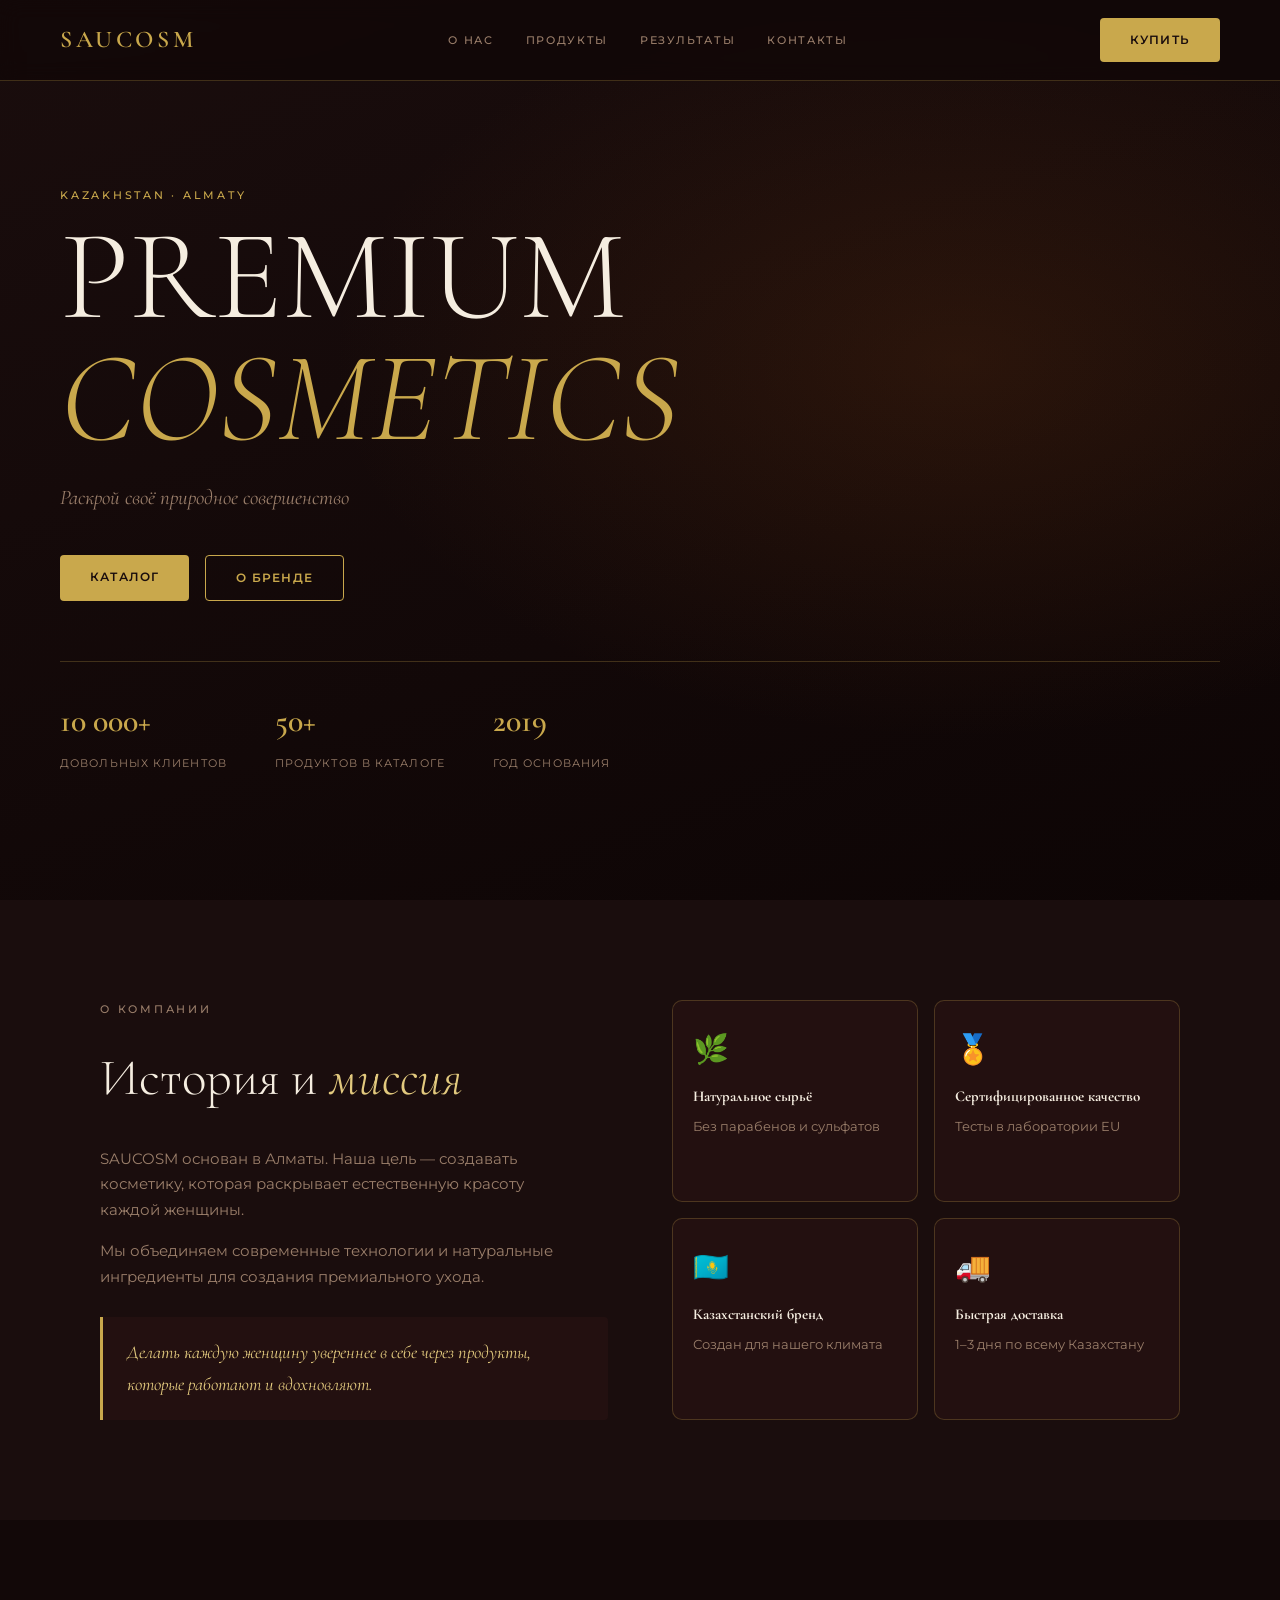
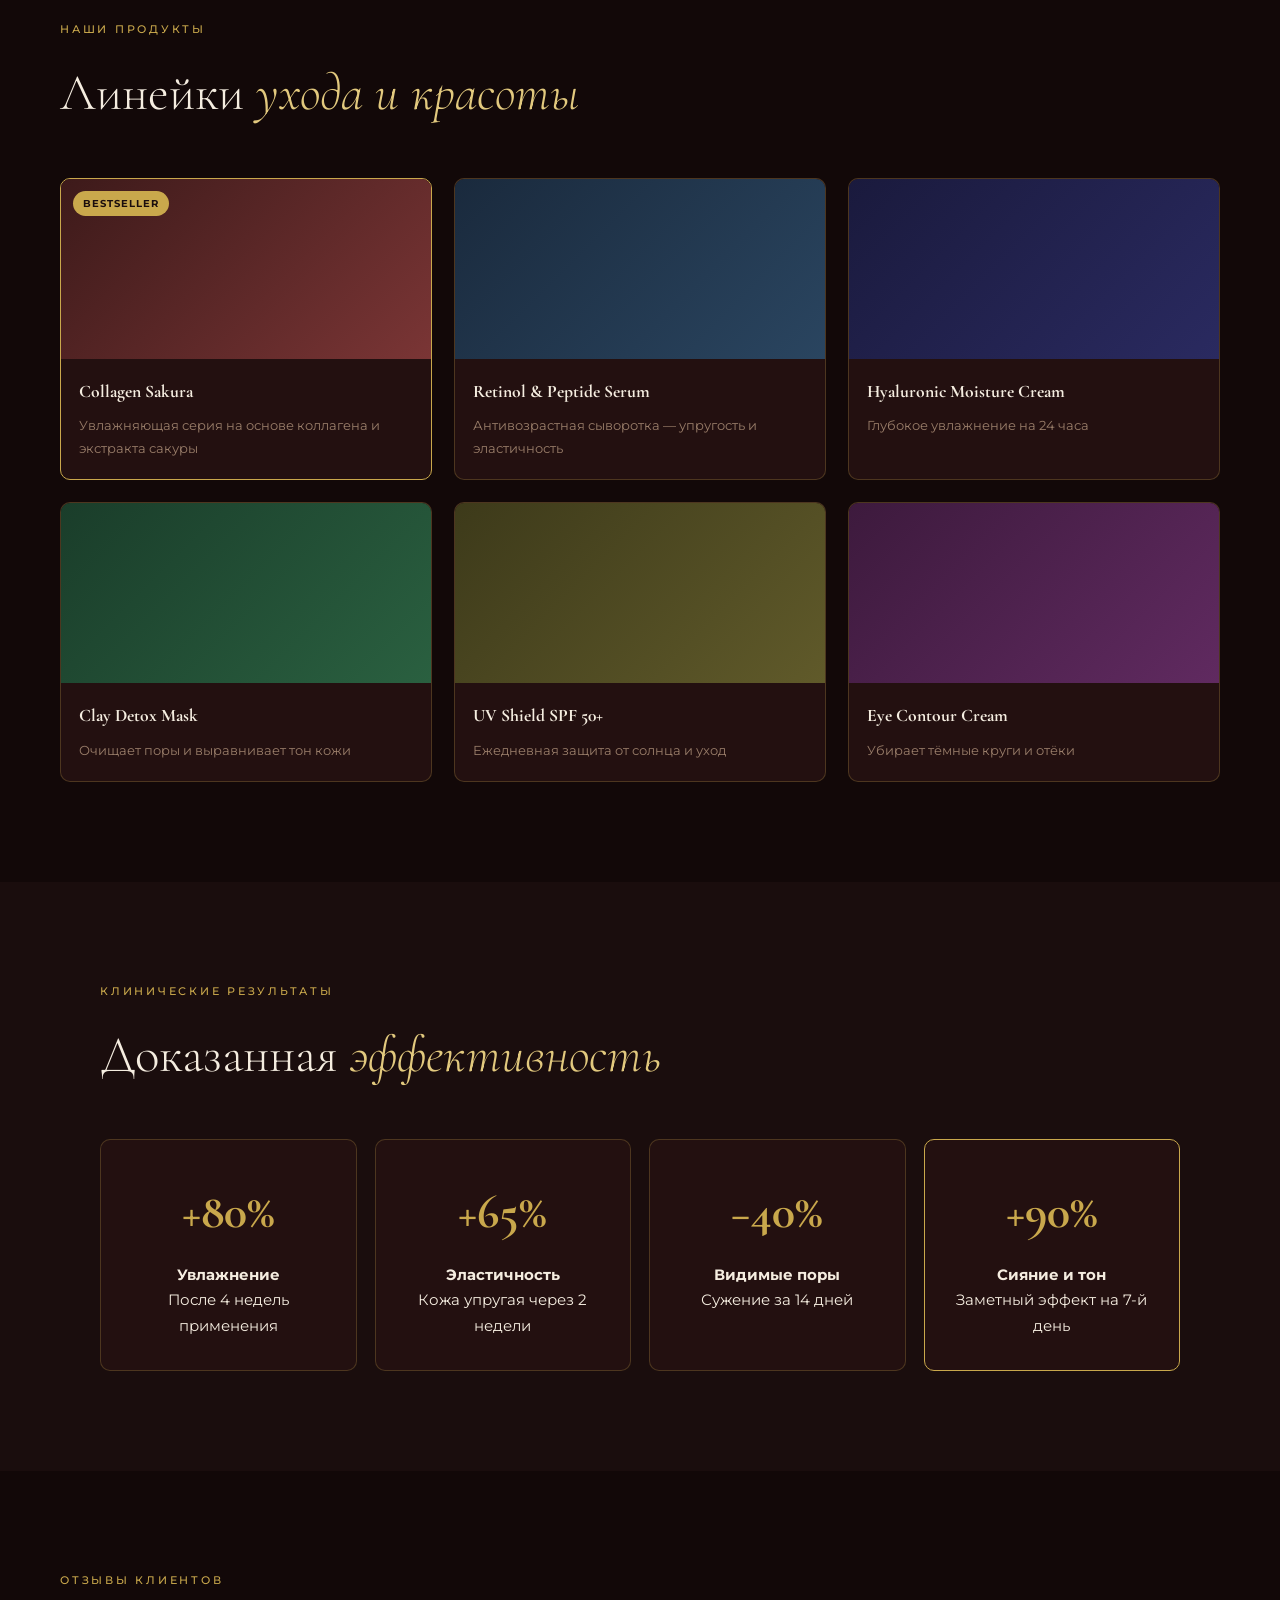
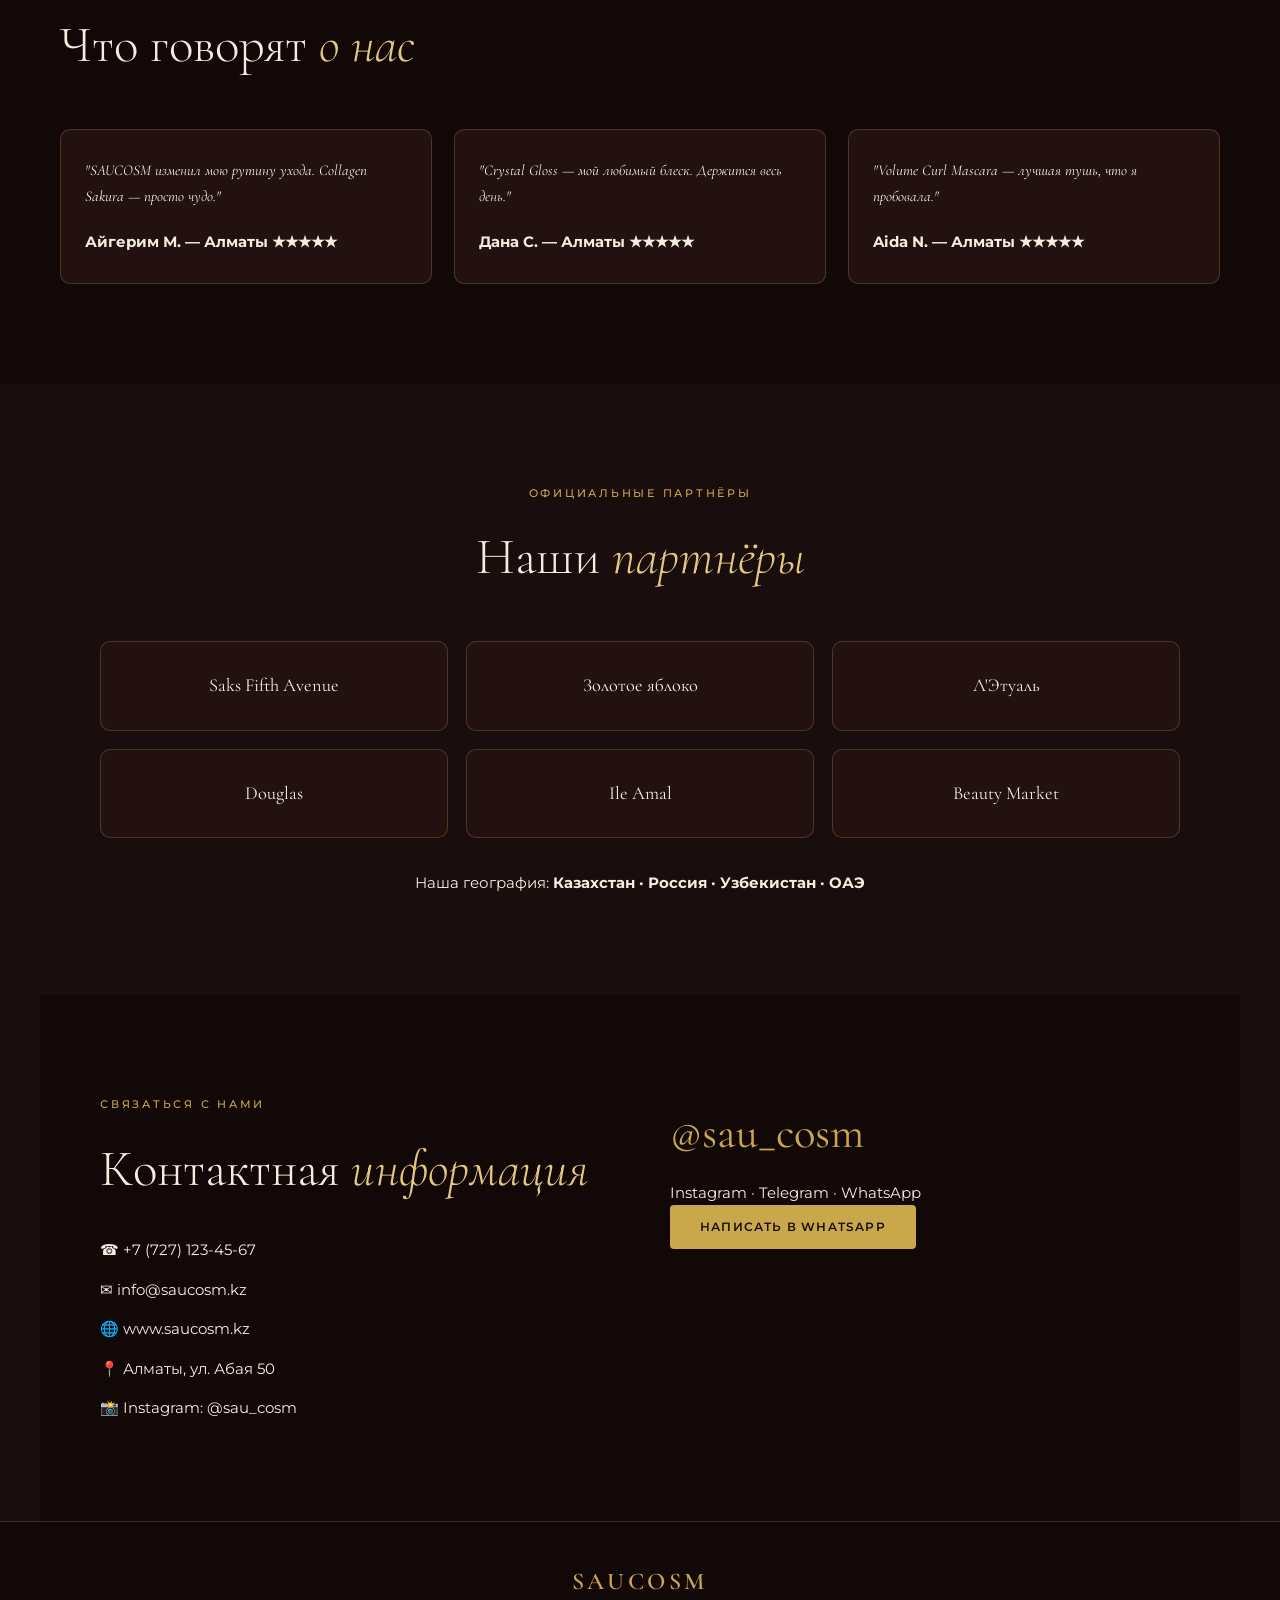
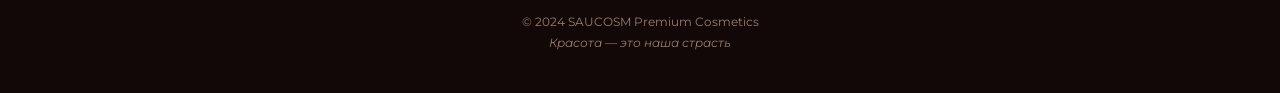
==== commit d275390c: "Update index.html" ====
--- a/index.html
+++ b/index.html
@@ -1,250 +1,376 @@
 <!DOCTYPE html>
-
-<!-- DOCTYPE говорит браузеру что это HTML5 страница -->
-
 <html lang="ru">
 
 <head>
-  <!-- head — невидимая часть, здесь настройки страницы -->
-  <meta charset="UTF-8"> <!-- кодировка, чтобы работали русские буквы -->
-  <meta name="viewport" content="width=device-width, initial-scale=1.0"> <!-- адаптация под телефон -->
-  <title>SAUCOSM — Premium Cosmetics</title> <!-- название вкладки в браузере -->
-  <link rel="stylesheet" href="style.css"> <!-- подключаем наш файл стилей -->
-  <!-- подключаем красивые шрифты с Google Fonts (бесплатно) -->
-  <link href="https://fonts.googleapis.com/css2?family=Cormorant+Garamond:ital,wght@0,400;1,400&family=Montserrat:wght@300;400;500&display=swap" rel="stylesheet">
+  <meta charset="UTF-8">
+  <meta name="viewport" content="width=device-width, initial-scale=1.0">
+  <title>SAUCOSM — Premium Cosmetics</title>
+
+  <link rel="stylesheet" href="style.css">
+
+  <link href="https://fonts.googleapis.com/css2?family=Cormorant+Garamond:wght@300;400;500;600;700&family=Montserrat:wght@300;400;500;600&display=swap" rel="stylesheet">
 </head>
 
 <body>
-<!-- body — видимая часть страницы, всё что видит пользователь -->
-
-  <!-- ===== ШАПКА (НАВИГАЦИЯ) ===== -->
+
+  <!-- HEADER -->
 
   <header class="header">
     <div class="logo">SAUCOSM</div>
+
     <nav>
       <a href="#about">О нас</a>
       <a href="#products">Продукты</a>
       <a href="#results">Результаты</a>
       <a href="#contact">Контакты</a>
     </nav>
-    <!-- кнопка ведёт на раздел контактов -->
+
     <a href="#contact" class="btn-gold">Купить</a>
   </header>
 
-  <!-- ===== ГЛАВНЫЙ ЭКРАН ===== -->
+  <!-- HERO -->
 
   <section class="hero">
     <p class="eyebrow">Kazakhstan · Almaty</p>
-    <h1>PREMIUM<br><em>COSMETICS</em></h1>
-    <p class="tagline">Раскрой своё природное совершенство</p>
+
+    <h1>
+      PREMIUM<br>
+      <em>COSMETICS</em>
+    </h1>
+
+    <p class="tagline">
+      Раскрой своё природное совершенство
+    </p>
+
     <div class="hero-buttons">
       <a href="#products" class="btn-gold">Каталог</a>
       <a href="#about" class="btn-outline">О бренде</a>
     </div>
-    <!-- блок с ключевыми цифрами -->
+
     <div class="stats">
+
       <div class="stat">
         <strong>10 000+</strong>
         <span>Довольных клиентов</span>
       </div>
+
       <div class="stat">
         <strong>50+</strong>
         <span>Продуктов в каталоге</span>
       </div>
+
       <div class="stat">
         <strong>2019</strong>
         <span>Год основания</span>
       </div>
-    </div>
-  </section>
-
-  <!-- ===== О КОМПАНИИ ===== -->
+
+    </div>
+  </section>
+
+  <!-- ABOUT -->
 
   <section class="about" id="about">
-    <!-- левая колонка — текст -->
+
     <div class="about-text">
+
       <p class="eyebrow">О компании</p>
-      <h2>История и <em>миссия</em></h2>
-      <p>SAUCOSM основан Albina Sauytbay в Алматы. Наша цель — создавать косметику, которая раскрывает естественную красоту каждой женщины.</p>
-      <p>Мы объединяем современную науку и природные ингредиенты для продуктов премиального класса.</p>
+
+      <h2>
+        История и <em>миссия</em>
+      </h2>
+
+      <p>
+        SAUCOSM основан в Алматы. Наша цель —
+        создавать косметику, которая раскрывает
+        естественную красоту каждой женщины.
+      </p>
+
+      <p>
+        Мы объединяем современные технологии
+        и натуральные ингредиенты для создания
+        премиального ухода.
+      </p>
+
       <blockquote>
-        Делать каждую женщину увереннее в себе через продукты, которые работают и вдохновляют.
+        Делать каждую женщину увереннее в себе через продукты,
+        которые работают и вдохновляют.
       </blockquote>
-    </div>
-    <!-- правая колонка — карточки преимуществ -->
+
+    </div>
+
     <div class="about-cards">
+
       <div class="card">
         <span class="icon">🌿</span>
         <h4>Натуральное сырьё</h4>
         <p>Без парабенов и сульфатов</p>
       </div>
+
       <div class="card">
         <span class="icon">🏅</span>
         <h4>Сертифицированное качество</h4>
         <p>Тесты в лаборатории EU</p>
       </div>
+
       <div class="card">
         <span class="icon">🇰🇿</span>
         <h4>Казахстанский бренд</h4>
         <p>Создан для нашего климата</p>
       </div>
+
       <div class="card">
         <span class="icon">🚚</span>
         <h4>Быстрая доставка</h4>
         <p>1–3 дня по всему Казахстану</p>
       </div>
-    </div>
-  </section>
-
-  <!-- ===== ПРОДУКТЫ ===== -->
-
- <section class="products" id="products">
-  <p class="eyebrow">Наши продукты</p>
-  <h2>Линейки <em>ухода и красоты</em></h2>
-
-  <div class="product-grid">
-
-    <div class="product-card featured">
-      <div class="product-img img1"></div>
-      <h3>Collagen Sakura</h3>
-      <p>Увлажняющая серия на основе коллагена и экстракта сакуры</p>
-    </div>
-
-    <div class="product-card">
-      <div class="product-img img2"></div>
-      <h3>Retinol & Peptide Serum</h3>
-      <p>Антивозрастная сыворотка — упругость и эластичность</p>
-    </div>
-
-    <div class="product-card">
-      <div class="product-img img3"></div>
-      <h3>Hyaluronic Moisture Cream</h3>
-      <p>Глубокое увлажнение на 24 часа</p>
-    </div>
-
-    <div class="product-card">
-      <div class="product-img img4"></div>
-      <h3>Clay Detox Mask</h3>
-      <p>Очищает поры, выравнивает тон кожи</p>
-    </div>
-
-    <div class="product-card">
-      <div class="product-img img5"></div>
-      <h3>UV Shield SPF 50+</h3>
-      <p>Ежедневная защита от солнца и уход</p>
-    </div>
-
-    <div class="product-card">
-      <div class="product-img img6"></div>
-      <h3>Eye Contour Cream</h3>
-      <p>Убирает тёмные круги и отёки</p>
-    </div>
-
-  </div>
-</section>
-
-</div>
-```
-
-  </section>
-
-  <!-- ===== РЕЗУЛЬТАТЫ ===== -->
+
+    </div>
+  </section>
+
+  <!-- PRODUCTS -->
+
+  <section class="products" id="products">
+
+    <p class="eyebrow">Наши продукты</p>
+
+    <h2>
+      Линейки <em>ухода и красоты</em>
+    </h2>
+
+    <div class="product-grid">
+
+      <div class="product-card featured">
+        <div class="product-img img1"></div>
+
+        <h3>Collagen Sakura</h3>
+
+        <p>
+          Увлажняющая серия на основе
+          коллагена и экстракта сакуры
+        </p>
+      </div>
+
+      <div class="product-card">
+        <div class="product-img img2"></div>
+
+        <h3>Retinol & Peptide Serum</h3>
+
+        <p>
+          Антивозрастная сыворотка —
+          упругость и эластичность
+        </p>
+      </div>
+
+      <div class="product-card">
+        <div class="product-img img3"></div>
+
+        <h3>Hyaluronic Moisture Cream</h3>
+
+        <p>
+          Глубокое увлажнение на 24 часа
+        </p>
+      </div>
+
+      <div class="product-card">
+        <div class="product-img img4"></div>
+
+        <h3>Clay Detox Mask</h3>
+
+        <p>
+          Очищает поры и выравнивает тон кожи
+        </p>
+      </div>
+
+      <div class="product-card">
+        <div class="product-img img5"></div>
+
+        <h3>UV Shield SPF 50+</h3>
+
+        <p>
+          Ежедневная защита от солнца и уход
+        </p>
+      </div>
+
+      <div class="product-card">
+        <div class="product-img img6"></div>
+
+        <h3>Eye Contour Cream</h3>
+
+        <p>
+          Убирает тёмные круги и отёки
+        </p>
+      </div>
+
+    </div>
+  </section>
+
+  <!-- RESULTS -->
 
   <section class="results" id="results">
+
     <p class="eyebrow">Клинические результаты</p>
-    <h2>Доказанная <em>эффективность</em></h2>
+
+    <h2>
+      Доказанная <em>эффективность</em>
+    </h2>
+
     <div class="results-grid">
+
       <div class="result-card">
         <strong>+80%</strong>
         <h4>Увлажнение</h4>
         <p>После 4 недель применения</p>
       </div>
+
       <div class="result-card">
         <strong>+65%</strong>
         <h4>Эластичность</h4>
         <p>Кожа упругая через 2 недели</p>
       </div>
+
       <div class="result-card">
         <strong>−40%</strong>
         <h4>Видимые поры</h4>
         <p>Сужение за 14 дней</p>
       </div>
+
       <div class="result-card gold-card">
         <strong>+90%</strong>
         <h4>Сияние и тон</h4>
         <p>Заметный эффект на 7-й день</p>
       </div>
-    </div>
-  </section>
-
-  <!-- ===== ОТЗЫВЫ ===== -->
+
+    </div>
+  </section>
+
+  <!-- REVIEWS -->
 
   <section class="reviews">
+
     <p class="eyebrow">Отзывы клиентов</p>
-    <h2>Что говорят <em>о нас</em></h2>
+
+    <h2>
+      Что говорят <em>о нас</em>
+    </h2>
+
     <div class="reviews-grid">
+
       <div class="review-card">
-        <p>"SAUCOSM изменил мою рутину ухода. Collagen Sakura — просто чудо, кожа стала намного мягче уже через неделю!"</p>
+        <p>
+          "SAUCOSM изменил мою рутину ухода.
+          Collagen Sakura — просто чудо."
+        </p>
+
         <strong>Айгерим М. — Алматы ★★★★★</strong>
       </div>
+
       <div class="review-card">
-        <p>"Crystal Gloss — мой любимый блеск. Держится весь день, выглядит роскошно."</p>
+        <p>
+          "Crystal Gloss — мой любимый блеск.
+          Держится весь день."
+        </p>
+
         <strong>Дана С. — Алматы ★★★★★</strong>
       </div>
+
       <div class="review-card">
-        <p>"Тушь Volume Curl Mascara — лучшая, что я пробовала. Ресницы как накладные, держится весь день."</p>
+        <p>
+          "Volume Curl Mascara —
+          лучшая тушь, что я пробовала."
+        </p>
+
         <strong>Aida N. — Алматы ★★★★★</strong>
       </div>
-    </div>
-  </section>
-
-  <!-- ===== ПАРТНЁРЫ ===== -->
+
+    </div>
+  </section>
+
+  <!-- PARTNERS -->
 
   <section class="partners">
+
     <p class="eyebrow">Официальные партнёры</p>
-    <h2>Наши <em>партнёры</em></h2>
+
+    <h2>
+      Наши <em>партнёры</em>
+    </h2>
+
     <div class="partners-grid">
+
       <div class="partner">Saks Fifth Avenue</div>
       <div class="partner">Золотое яблоко</div>
       <div class="partner">Л'Этуаль</div>
-      <div class="partner">Красное Яблоко</div>
       <div class="partner">Douglas</div>
       <div class="partner">Ile Amal</div>
-    </div>
+      <div class="partner">Beauty Market</div>
+
+    </div>
+
     <p class="geography">
-      Наша география: <strong>Казахстан · Россия · Узбекистан · ОАЭ</strong>
+      Наша география:
+      <strong>
+        Казахстан · Россия · Узбекистан · ОАЭ
+      </strong>
     </p>
-  </section>
-
-  <!-- ===== КОНТАКТЫ ===== -->
+
+  </section>
+
+  <!-- CONTACT -->
 
   <section class="contact" id="contact">
+
     <div class="contact-info">
+
       <p class="eyebrow">Связаться с нами</p>
-      <h2>Контактная <em>информация</em></h2>
+
+      <h2>
+        Контактная <em>информация</em>
+      </h2>
+
       <ul>
         <li>☎ +7 (727) 123-45-67</li>
         <li>✉ info@saucosm.kz</li>
         <li>🌐 www.saucosm.kz</li>
-        <li>📍 г. Алматы, ул. Абая 50, оф. 12</li>
+        <li>📍 Алматы, ул. Абая 50</li>
         <li>📸 Instagram: @sau_cosm</li>
-        <li>✈ Telegram: @saucosm_official</li>
       </ul>
-    </div>
+
+    </div>
+
     <div class="contact-social">
+
       <p class="handle">@sau_cosm</p>
-      <p>Instagram · Telegram · WhatsApp</p>
-      <!-- замените номер на реальный: 7 + номер без пробелов -->
-      <a href="https://wa.me/77271234567" class="btn-gold" target="_blank">Написать в WhatsApp</a>
-    </div>
-  </section>
-
-  <!-- ===== ПОДВАЛ ===== -->
+
+      <p>
+        Instagram · Telegram · WhatsApp
+      </p>
+
+      <a
+        href="https://wa.me/77271234567"
+        class="btn-gold"
+        target="_blank"
+      >
+        Написать в WhatsApp
+      </a>
+
+    </div>
+
+  </section>
+
+  <!-- FOOTER -->
 
   <footer>
+
     <p class="logo">SAUCOSM</p>
-    <p>© 2024 SAUCOSM Premium Cosmetics · Kazakhstan, Almaty</p>
-    <p><em>Красота — это наша страсть</em></p>
+
+    <p>
+      © 2024 SAUCOSM Premium Cosmetics
+    </p>
+
+    <p>
+      <em>Красота — это наша страсть</em>
+    </p>
+
   </footer>
 
 </body>
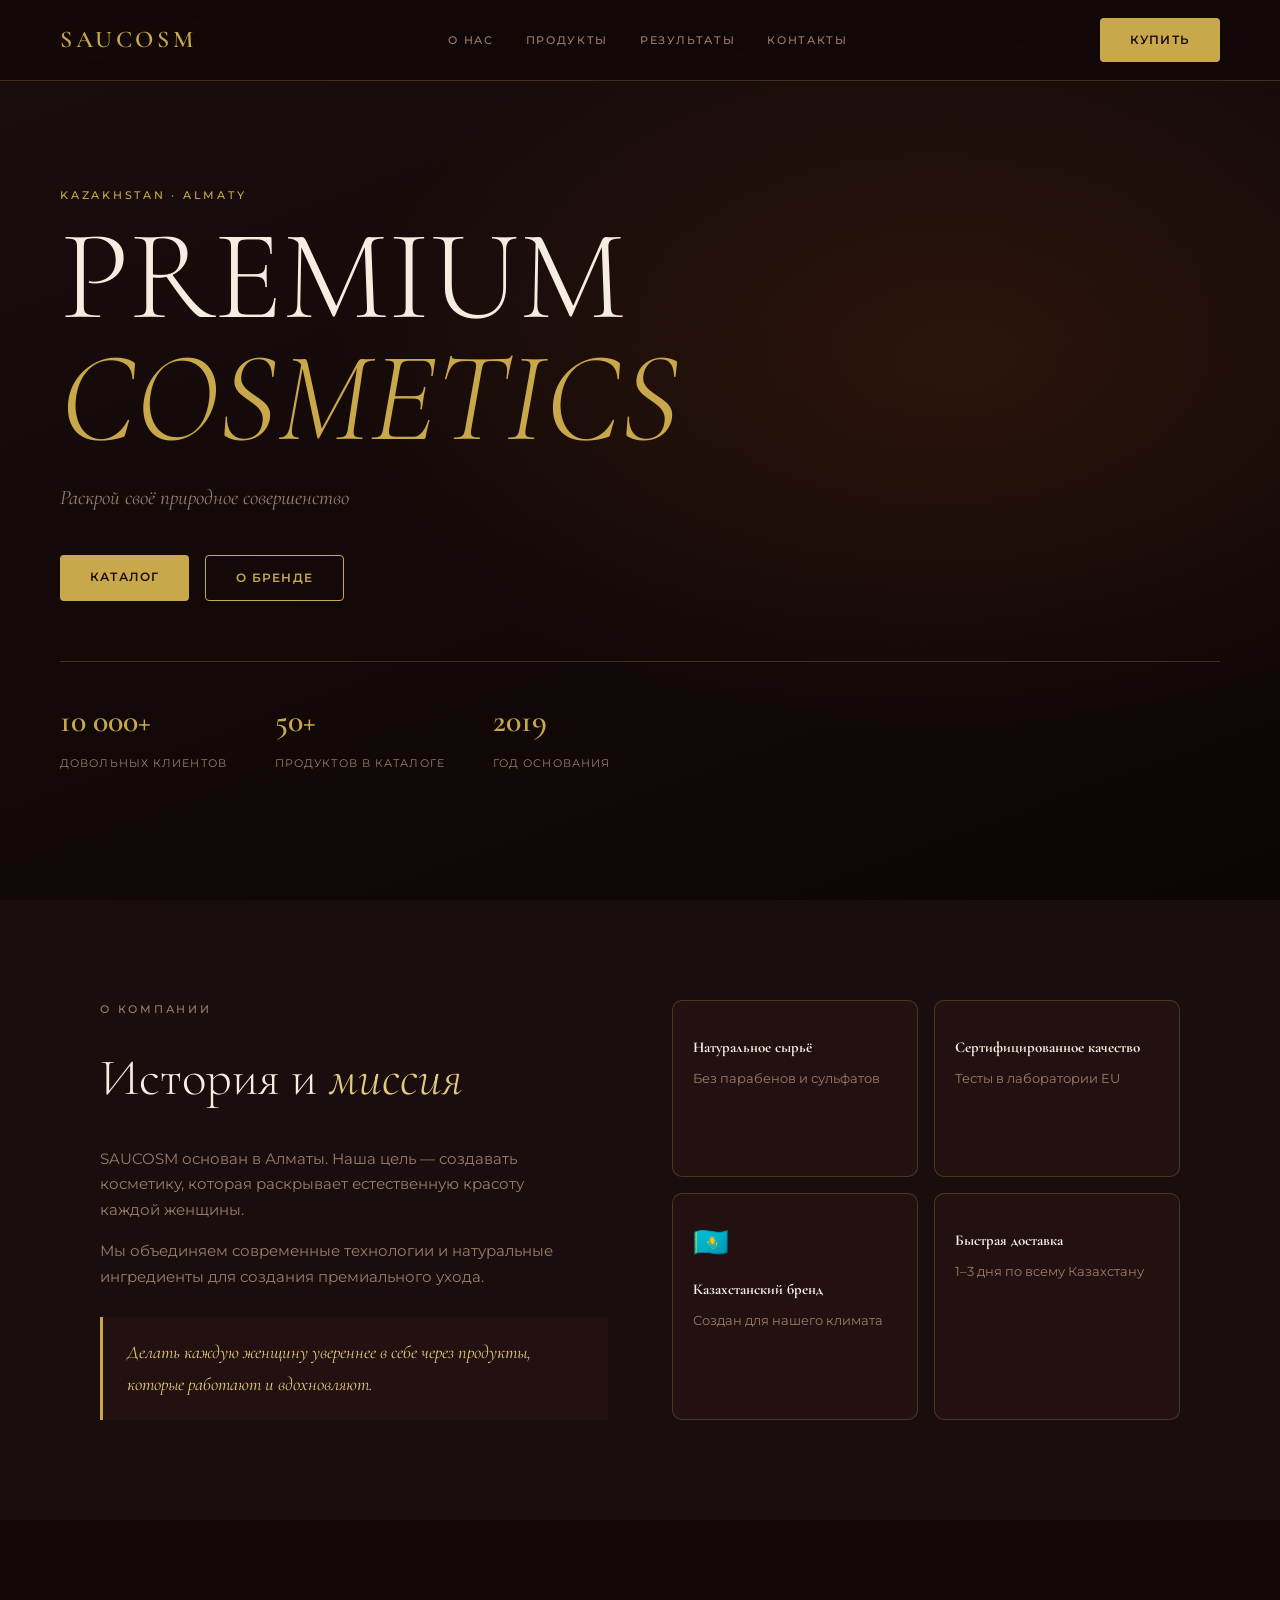
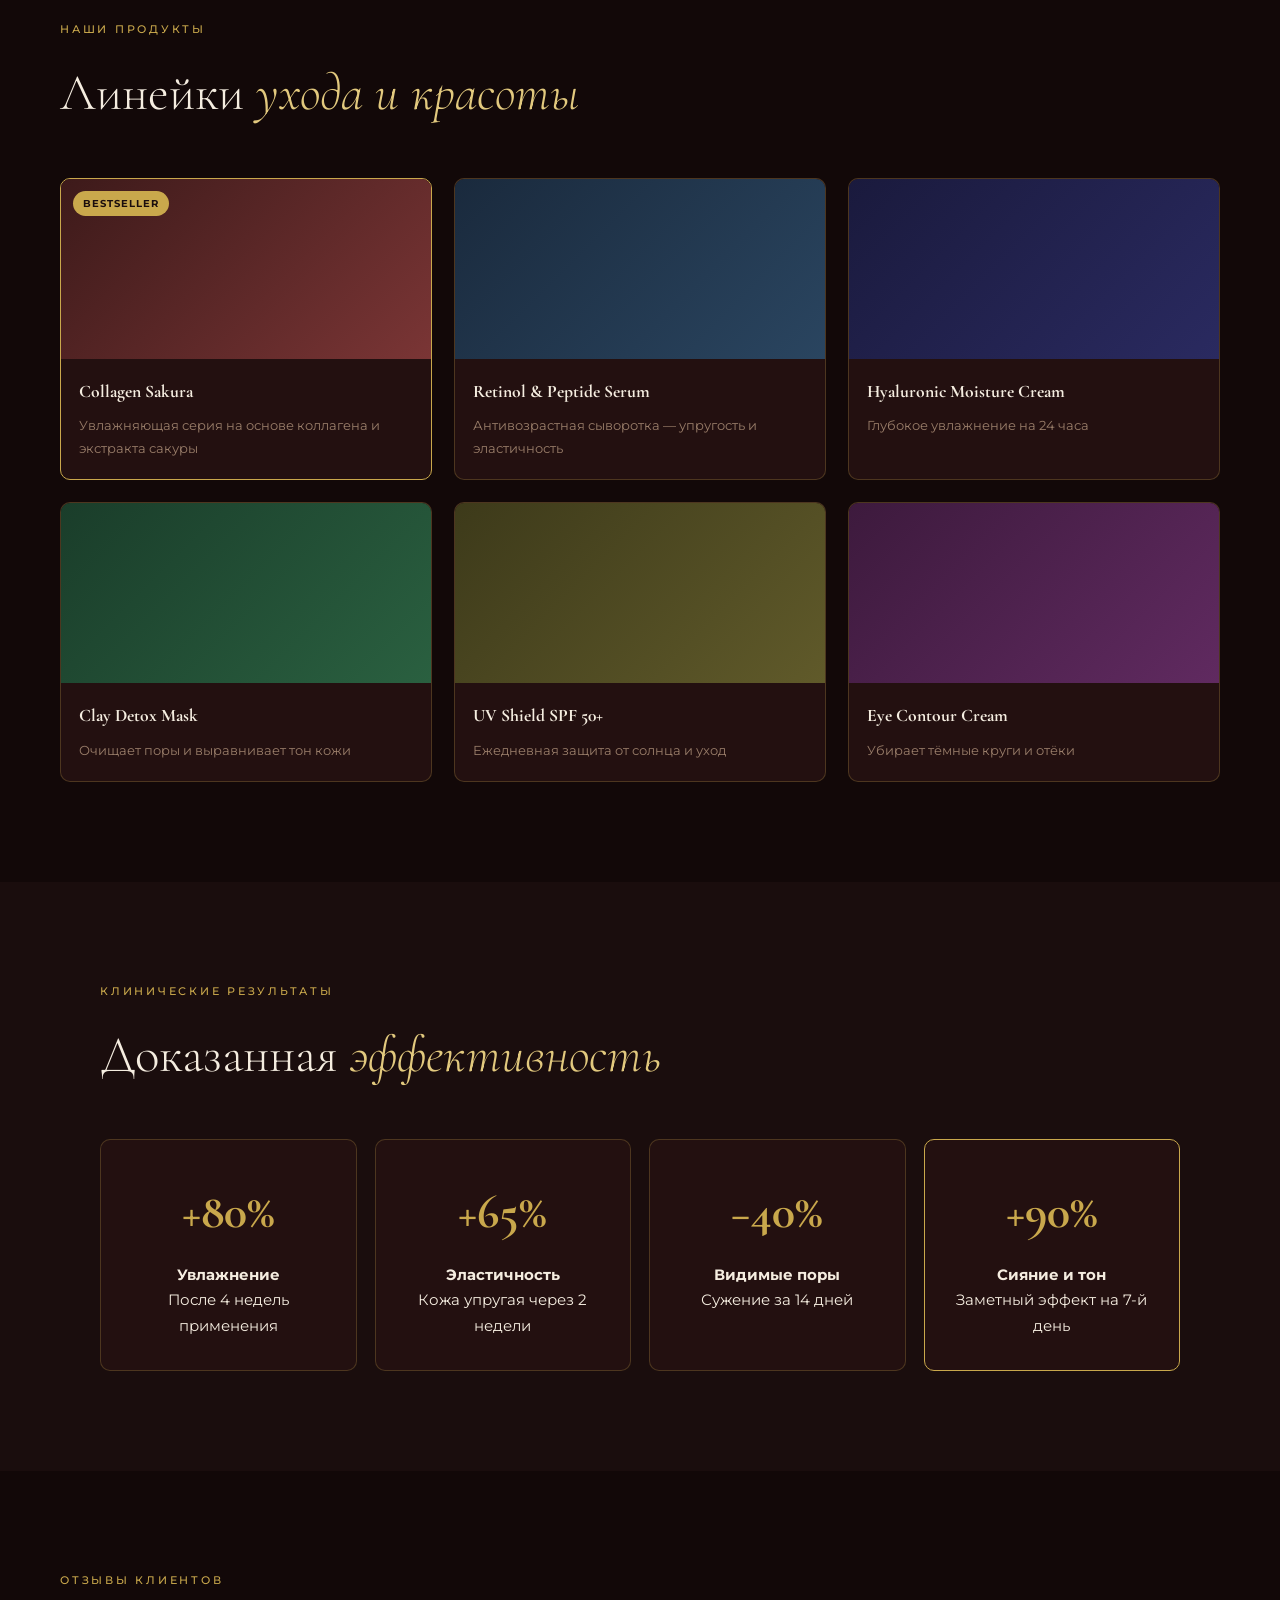
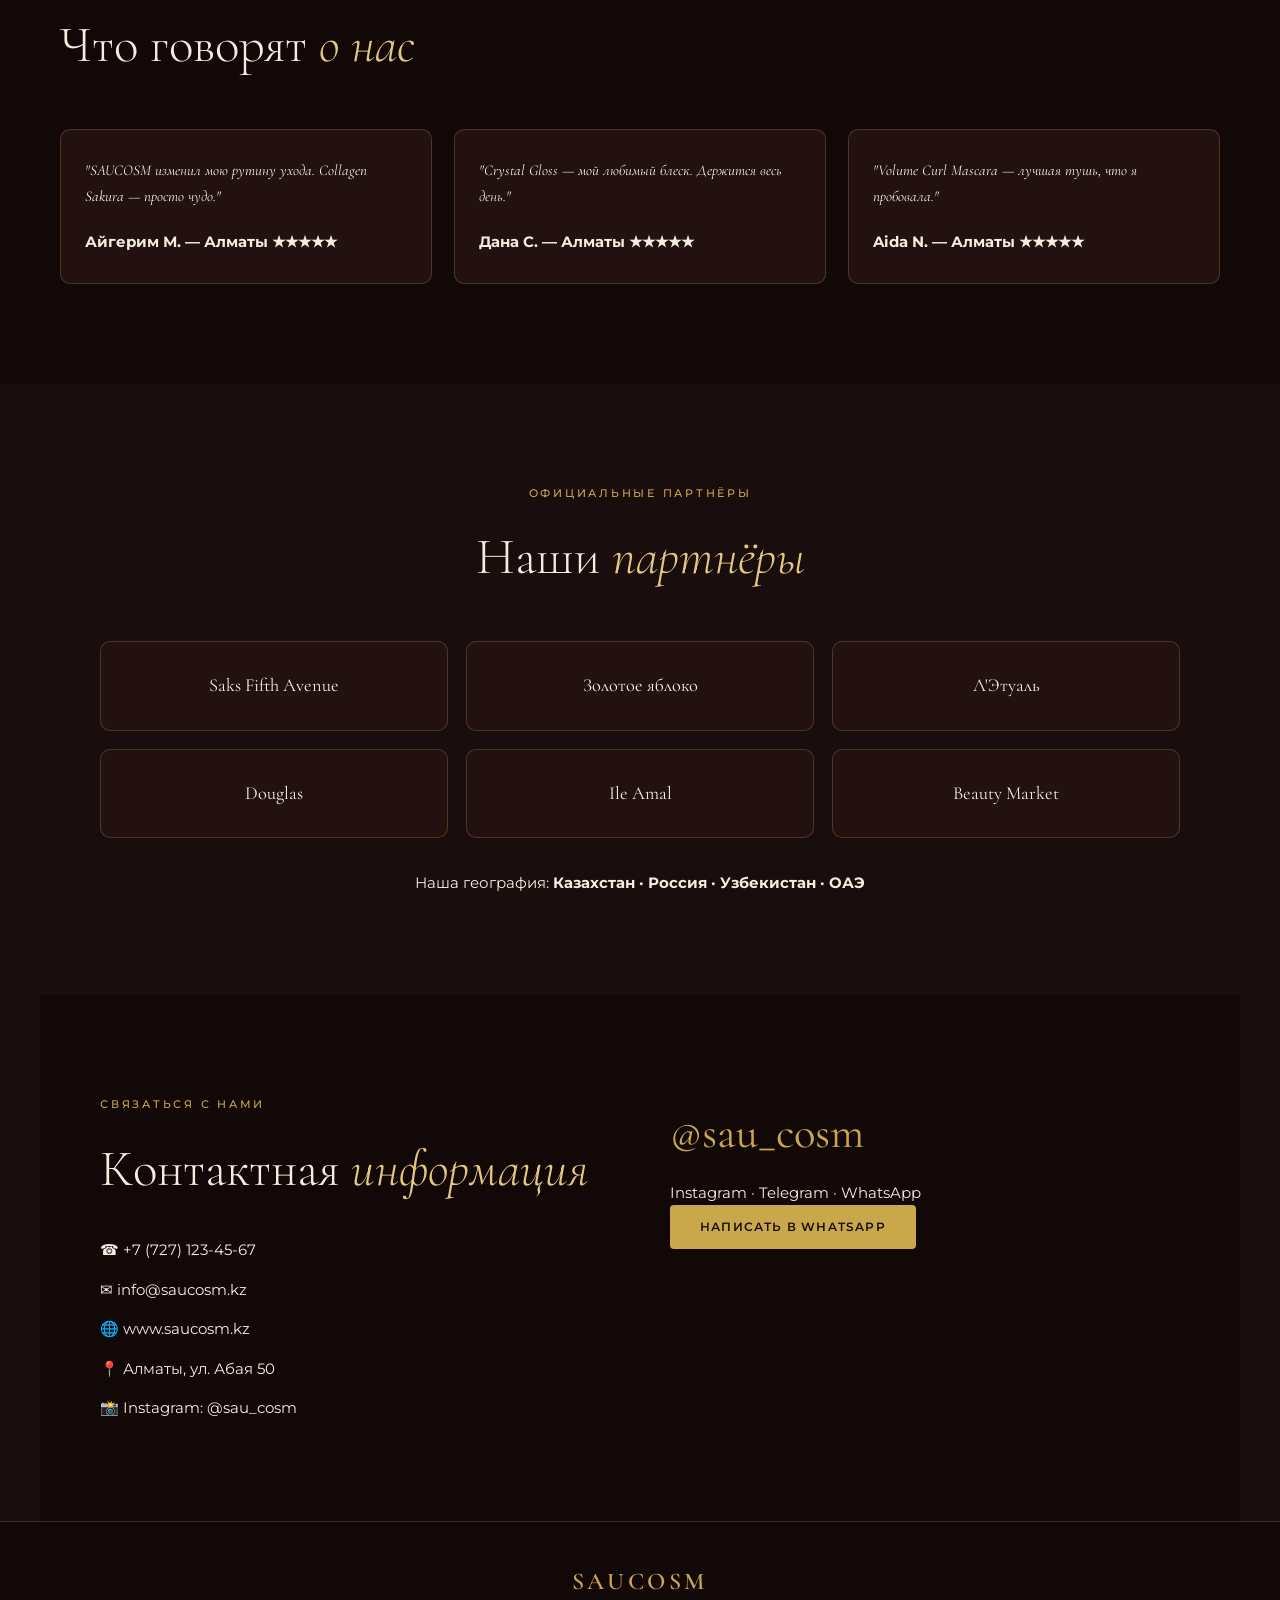
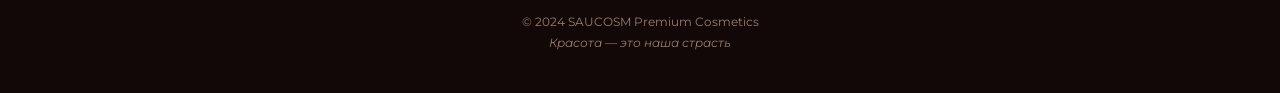
==== commit e961e0aa: "Update index.html" ====
--- a/index.html
+++ b/index.html
@@ -101,13 +101,13 @@
     <div class="about-cards">
 
       <div class="card">
-        <span class="icon">🌿</span>
+        <span class="icon"></span>
         <h4>Натуральное сырьё</h4>
         <p>Без парабенов и сульфатов</p>
       </div>
 
       <div class="card">
-        <span class="icon">🏅</span>
+        <span class="icon"></span>
         <h4>Сертифицированное качество</h4>
         <p>Тесты в лаборатории EU</p>
       </div>
@@ -119,7 +119,7 @@
       </div>
 
       <div class="card">
-        <span class="icon">🚚</span>
+        <span class="icon"></span>
         <h4>Быстрая доставка</h4>
         <p>1–3 дня по всему Казахстану</p>
       </div>
